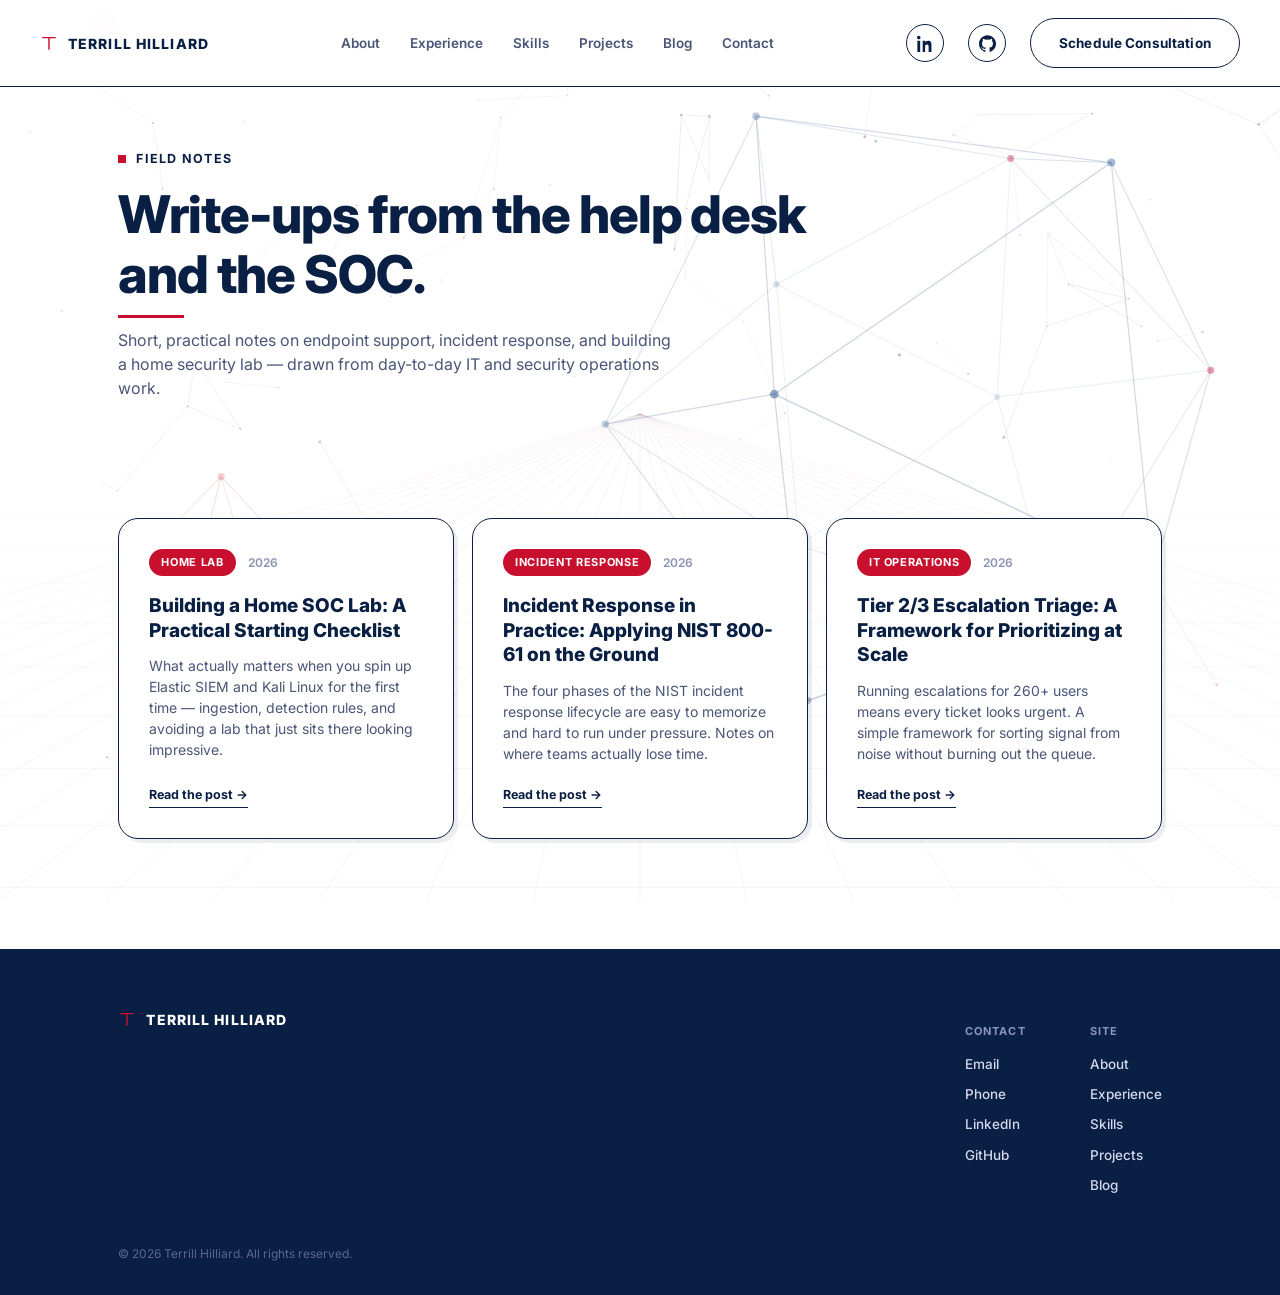
==== blog.html @ e6bee62b "Shrink AI widget ~50%, pop open by default, single-line message The "Talk to my AI twin" bubble now " ====
<!DOCTYPE html>
<html lang="en">
<head>
<meta charset="UTF-8">
<meta name="viewport" content="width=device-width, initial-scale=1.0">
<title>Blog — Terrill Hilliard</title>
<meta name="description" content="Field notes on SOC operations, incident response, and IT support from Terrill Hilliard.">
<link rel="icon" type="image/svg+xml" href="favicon.svg">
<link rel="apple-touch-icon" href="favicon.svg">
<link href="https://fonts.googleapis.com/css2?family=Archivo+Black&family=Inter:wght@400;500;600;700;800&display=swap" rel="stylesheet">
<link rel="stylesheet" href="styles.css?v=20260706e">
</head>
<body>

<canvas id="hero3d" aria-hidden="true"></canvas>

<!-- NAV -->
<header class="nav-wrap">
  <nav class="nav">
    <a href="index.html#top" class="brand">
      <svg class="brand-mark" viewBox="0 0 100 100" aria-hidden="true"><path d="M15,20 H85 M50,20 V85" stroke-linecap="round"/></svg>
      <span>TERRILL HILLIARD</span>
    </a>
    <div class="nav-links">
      <a href="index.html#about">About</a>
      <a href="index.html#experience">Experience</a>
      <a href="index.html#skills">Skills</a>
      <a href="index.html#projects">Projects</a>
      <a href="blog.html">Blog</a>
      <a href="index.html#contact">Contact</a>
    </div>
    <a class="nav-social" href="https://www.linkedin.com/in/terrill-hilliard-a989482b8/" target="_blank" rel="noopener" aria-label="LinkedIn"><svg viewBox="0 0 24 24" aria-hidden="true"><path d="M4.98 3.5C4.98 4.88 3.87 6 2.5 6S0 4.88 0 3.5 1.12 1 2.5 1 4.98 2.12 4.98 3.5zM.5 8h4V24h-4V8zM8 8h3.8v2.2h.05c.53-1 1.83-2.2 3.77-2.2 4.03 0 4.78 2.65 4.78 6.1V24h-4v-6.9c0-1.65-.03-3.77-2.3-3.77-2.3 0-2.65 1.8-2.65 3.65V24H8V8z"/></svg></a>
    <a class="nav-social" href="https://github.com/terrillhilliard" target="_blank" rel="noopener" aria-label="GitHub"><svg viewBox="0 0 24 24" aria-hidden="true"><path d="M12 .5C5.37.5 0 5.87 0 12.5c0 5.3 3.44 9.8 8.21 11.39.6.11.82-.26.82-.58 0-.29-.01-1.05-.02-2.06-3.34.73-4.04-1.61-4.04-1.61-.55-1.39-1.34-1.76-1.34-1.76-1.09-.75.08-.73.08-.73 1.2.08 1.84 1.24 1.84 1.24 1.07 1.83 2.81 1.3 3.5.99.11-.78.42-1.3.76-1.6-2.67-.3-5.47-1.33-5.47-5.93 0-1.31.47-2.38 1.24-3.22-.12-.3-.54-1.53.12-3.18 0 0 1.01-.32 3.3 1.23a11.5 11.5 0 0 1 6 0c2.29-1.55 3.3-1.23 3.3-1.23.66 1.65.24 2.88.12 3.18.77.84 1.24 1.91 1.24 3.22 0 4.61-2.82 5.63-5.5 5.92.43.37.82 1.1.82 2.22 0 1.6-.02 2.9-.02 3.29 0 .32.22.7.83.58C20.57 22.29 24 17.8 24 12.5 24 5.87 18.63.5 12 .5z"/></svg></a>
    <a class="pill-btn nav-cta" href="https://calendly.com/terrillhilliard/30min" target="_blank" rel="noopener">Schedule Consultation</a>
    <button class="nav-toggle" id="navToggle" aria-label="Toggle menu">
      <span></span><span></span><span></span>
    </button>
  </nav>
  <div class="nav-mobile" id="navMobile">
    <a href="index.html#about">About</a>
    <a href="index.html#experience">Experience</a>
    <a href="index.html#skills">Skills</a>
    <a href="index.html#projects">Projects</a>
    <a href="blog.html">Blog</a>
    <a href="index.html#contact">Contact</a>
    <a href="https://www.linkedin.com/in/terrill-hilliard-a989482b8/" target="_blank" rel="noopener">LinkedIn &#8599;</a>
    <a href="https://github.com/terrillhilliard" target="_blank" rel="noopener">GitHub &#8599;</a>
  </div>
</header>

<!-- PAGE HEADER -->
<section class="page-header tick-frame">
  <span class="tick tick-tl"></span>
  <span class="tick tick-tr"></span>
  <p class="section-eyebrow reveal"><span class="sq"></span>Field Notes</p>
  <h1 class="section-title reveal" style="font-size: clamp(32px, 5vw, 52px);">Write-ups from the help desk and the SOC.</h1>
  <p class="hero-sub reveal">Short, practical notes on endpoint support, incident response, and building a home security lab &mdash; drawn from day-to-day IT and security operations work.</p>
</section>

<!-- POSTS -->
<section class="section" style="padding-top: 0;">
  <div class="post-grid">

    <a class="glass post-card reveal" href="post-soc-lab-checklist.html">
      <div class="post-meta">
        <span class="post-tag">Home Lab</span>
        <span class="post-date">2026</span>
      </div>
      <h3>Building a Home SOC Lab: A Practical Starting Checklist</h3>
      <p>What actually matters when you spin up Elastic SIEM and Kali Linux for the first time &mdash; ingestion, detection rules, and avoiding a lab that just sits there looking impressive.</p>
      <span class="post-read">Read the post &rarr;</span>
    </a>

    <a class="glass post-card reveal" href="post-incident-response-nist.html">
      <div class="post-meta">
        <span class="post-tag">Incident Response</span>
        <span class="post-date">2026</span>
      </div>
      <h3>Incident Response in Practice: Applying NIST 800-61 on the Ground</h3>
      <p>The four phases of the NIST incident response lifecycle are easy to memorize and hard to run under pressure. Notes on where teams actually lose time.</p>
      <span class="post-read">Read the post &rarr;</span>
    </a>

    <a class="glass post-card reveal" href="post-escalation-triage.html">
      <div class="post-meta">
        <span class="post-tag">IT Operations</span>
        <span class="post-date">2026</span>
      </div>
      <h3>Tier 2/3 Escalation Triage: A Framework for Prioritizing at Scale</h3>
      <p>Running escalations for 260+ users means every ticket looks urgent. A simple framework for sorting signal from noise without burning out the queue.</p>
      <span class="post-read">Read the post &rarr;</span>
    </a>

  </div>
</section>

<footer class="footer">
  <div class="footer-inner">
    <a href="index.html#top" class="brand">
      <svg class="brand-mark" viewBox="0 0 100 100" aria-hidden="true"><path d="M15,20 H85 M50,20 V85" stroke-linecap="round"/></svg>
      <span>TERRILL HILLIARD</span>
    </a>
    <div class="footer-cols">
      <div>
        <h4>Contact</h4>
        <a href="mailto:terrillhilliard96@gmail.com">Email</a>
        <a href="tel:8189340699">Phone</a>
        <a href="https://www.linkedin.com/in/terrill-hilliard-a989482b8/" target="_blank" rel="noopener">LinkedIn</a>
        <a href="https://github.com/terrillhilliard" target="_blank" rel="noopener">GitHub</a>
      </div>
      <div>
        <h4>Site</h4>
        <a href="index.html#about">About</a>
        <a href="index.html#experience">Experience</a>
        <a href="index.html#skills">Skills</a>
        <a href="index.html#projects">Projects</a>
        <a href="blog.html">Blog</a>
      </div>
    </div>
  </div>
  <p class="footer-copy">&copy; 2026 Terrill Hilliard. All rights reserved.</p>
</footer>

<script src="fx.js?v=20260706e"></script>
<script src="script.js?v=20260706e"></script>
</body>
</html>
---- styles.css ----
/* ---------- Base ---------- */
:root{
  --bg: #ffffff;
  --bg-alt: #f2f4f9;
  --ink: #0a1f44;
  --ink-dim: #4a5578;
  --ink-faint: #8b93b3;
  --line: rgba(10,31,68,0.16);
  --accent: #c8102e;
  --accent-ink: #ffffff;
  --radius-lg: 20px;
  --radius-md: 14px;
  --radius-sm: 999px;
}

*{ box-sizing: border-box; }
html{ scroll-behavior: smooth; }

body{
  margin:0;
  background: var(--bg);
  color: var(--ink);
  font-family: "Inter", -apple-system, BlinkMacSystemFont, "Segoe UI", Roboto, Helvetica, Arial, sans-serif;
  line-height: 1.5;
  overflow-x: hidden;
}

a{ color: inherit; text-decoration: none; }
ul{ margin:0; padding:0; list-style:none; }

h1,h2,h3,p{ margin:0; }

/* ---------- AI voice agent: red mic button + callout ---------- */
.ai-mic-fab{
  position: fixed;
  right: 24px;
  bottom: 24px;
  z-index: 220;
  width: 62px; height: 62px;
  border-radius: 50%;
  border: none;
  cursor: pointer;
  background: var(--accent);
  display: flex;
  align-items: center;
  justify-content: center;
  box-shadow: 0 14px 30px -8px rgba(200,16,46,0.65), 0 0 0 6px rgba(200,16,46,0.12);
  transition: transform 0.2s ease, box-shadow 0.2s ease, background 0.2s ease;
}
.ai-mic-fab:hover{
  transform: translateY(-3px) scale(1.05);
  box-shadow: 0 20px 38px -10px rgba(200,16,46,0.75), 0 0 0 8px rgba(200,16,46,0.16);
}
.ai-mic-fab:active{ transform: translateY(0) scale(0.98); }
.ai-mic-fab:focus-visible{ outline: 3px solid var(--ink); outline-offset: 3px; }
.ai-mic-glyph{ position: relative; z-index: 1; display: flex; }
.ai-mic-ico{ width: 26px; height: 26px; }
.ai-mic-ring{
  position: absolute;
  inset: 0;
  border-radius: 50%;
  border: 2px solid var(--accent);
  opacity: 0;
  pointer-events: none;
}
.ai-mic-fab.is-active{ background: #a20d24; }
.ai-mic-fab.is-active .ai-mic-ring{ animation: aiMicPulse 1.5s ease-out infinite; }
@keyframes aiMicPulse{
  0%   { transform: scale(1);   opacity: 0.7; }
  100% { transform: scale(1.9); opacity: 0; }
}
.ai-mic-fab.is-connecting .ai-mic-glyph{ animation: aiMicBlink 1s ease-in-out infinite; }
@keyframes aiMicBlink{ 0%,100%{ opacity: 1; } 50%{ opacity: 0.4; } }

.ai-mic-status{
  position: fixed;
  right: 98px;
  bottom: 40px;
  z-index: 220;
  background: var(--ink);
  color: #fff;
  font-size: 12.5px;
  font-weight: 600;
  letter-spacing: 0.02em;
  padding: 8px 14px;
  border-radius: 999px;
  white-space: nowrap;
  opacity: 0;
  transform: translateX(8px);
  transition: opacity 0.25s ease, transform 0.25s ease;
  pointer-events: none;
}
.ai-mic-status.show{ opacity: 1; transform: translateX(0); }

.ai-callout{
  position: fixed;
  right: 24px;
  bottom: 96px;
  z-index: 215;
  width: min(196px, calc(100vw - 40px));
  background: var(--accent);
  color: #fff;
  border-radius: 12px;
  padding: 10px 24px 11px 13px;
  box-shadow: 0 16px 34px -14px rgba(200,16,46,0.55);
  opacity: 0;
  transform: translateY(14px) scale(0.96);
  transform-origin: bottom right;
  transition: opacity 0.25s ease, transform 0.25s cubic-bezier(0.22,1,0.36,1);
  pointer-events: none;
}
.ai-callout.ai-callout-show{
  opacity: 1;
  transform: translateY(0) scale(1);
  pointer-events: auto;
}
/* chevron toggle — sits to the left of the mic FAB */
.ai-panel-toggle{
  position: fixed;
  right: 94px;
  bottom: 32px;
  z-index: 221;
  width: 34px; height: 34px;
  border-radius: 50%;
  border: 1.5px solid rgba(255,255,255,0.16);
  background: var(--ink);
  color: #fff;
  cursor: pointer;
  display: flex;
  align-items: center;
  justify-content: center;
  box-shadow: 0 8px 20px -8px rgba(10,31,68,0.6);
  transition: transform 0.2s ease, background 0.2s ease;
}
.ai-panel-toggle svg{ width: 16px; height: 16px; transition: transform 0.25s ease; }
.ai-panel-toggle:hover{ transform: translateY(-2px); }
.ai-panel-toggle.is-open svg{ transform: rotate(180deg); }
.ai-panel-toggle:focus-visible{ outline: 2px solid var(--accent); outline-offset: 3px; }
.ai-callout.ai-callout-hide{
  opacity: 0;
  transform: translateY(18px) scale(0.96);
  pointer-events: none;
}
.ai-callout::after{
  content: "";
  position: absolute;
  right: 26px;
  bottom: -8px;
  width: 16px; height: 16px;
  background: var(--accent);
  transform: rotate(45deg);
  border-radius: 3px;
}
.ai-callout-x{
  position: absolute;
  top: 3px; right: 6px;
  background: none;
  border: none;
  color: rgba(255,255,255,0.7);
  font-size: 16px;
  line-height: 1;
  cursor: pointer;
  padding: 4px;
}
.ai-callout-x:hover{ color: #fff; }
.ai-callout-wave{ font-size: 12.5px; }
.ai-callout-body{
  margin: 0;
  font-size: 11.5px;
  line-height: 1.45;
  color: #fff;
}
.ai-callout-body strong{ color: #fff; font-weight: 700; }
.ai-callout-credit{
  margin-top: 12px;
  padding-top: 11px;
  border-top: 1px solid rgba(255,255,255,0.22);
  font-size: 11.5px;
  line-height: 1.45;
  color: rgba(255,255,255,0.82);
}
.ai-callout-credit strong{ color: #fff; font-weight: 800; }
@media (prefers-reduced-motion: reduce){
  .ai-callout{ transition: none; }
  .ai-panel-toggle svg{ transition: none; }
  .ai-mic-fab.is-active .ai-mic-ring,
  .ai-mic-fab.is-connecting .ai-mic-glyph{ animation: none; }
}
@media (max-width: 560px){
  .ai-mic-fab{ right: 16px; bottom: 16px; }
  .ai-mic-status{ right: 86px; bottom: 32px; }
  .ai-callout{ bottom: 92px; right: 16px; }
  .ai-panel-toggle{ right: 84px; bottom: 24px; }
}

/* ---------- 3D background canvas ---------- */
#hero3d{
  position: fixed;
  inset: 0;
  z-index: 0;
  pointer-events: none;
}

.display{ font-family: "Archivo Black", "Inter", sans-serif; }

/* ---------- Corner ticks ---------- */
.tick-frame{ position: relative; }
.tick{
  position: absolute;
  width: 14px; height: 14px;
  pointer-events: none;
}
.tick::before, .tick::after{
  content: "";
  position: absolute;
  background: var(--accent);
}
.tick::before{ width: 100%; height: 2px; top: 6px; left: 0; }
.tick::after{ width: 2px; height: 100%; left: 6px; top: 0; }
.tick-tl{ top: 18px; left: 18px; }
.tick-tr{ top: 18px; right: 18px; }
.tick-bl{ bottom: 18px; left: 18px; }
.tick-br{ bottom: 18px; right: 18px; }

.sq{
  display: inline-block;
  width: 8px; height: 8px;
  background: var(--accent);
  margin-right: 10px;
  vertical-align: middle;
}

/* ---------- Cards ---------- */
.glass{
  background: #fff;
  border: 1.5px solid var(--ink);
  border-radius: var(--radius-lg);
  box-shadow: 4px 4px 0 rgba(10,31,68,0.08);
}

/* ---------- Nav ---------- */
.nav-wrap{
  position: fixed;
  top: 0;
  left: 0; right: 0;
  z-index: 100;
  display: flex;
  flex-direction: column;
  align-items: center;
  background: rgba(255,255,255,0.88);
  backdrop-filter: blur(10px);
  -webkit-backdrop-filter: blur(10px);
  border-bottom: 1.5px solid var(--ink);
}
.nav{
  width: min(1200px, 94vw);
  display: flex;
  align-items: center;
  gap: 24px;
  padding: 18px 0;
}
.brand{
  display: flex;
  align-items: center;
  gap: 10px;
  font-size: 14px;
  font-weight: 800;
  letter-spacing: 0.08em;
  white-space: nowrap;
}
.brand-mark{
  width: 18px; height: 18px;
  fill: none;
  stroke: var(--accent);
  stroke-width: 8;
}
.nav-links{
  display: flex;
  gap: 30px;
  margin: 0 auto;
  font-size: 13.5px;
  font-weight: 600;
  color: var(--ink-dim);
}
.nav-links a:hover{ color: var(--ink); }
.nav-cta{ font-size: 12.5px; padding: 11px 22px; }

.nav-social{
  display: inline-flex;
  align-items: center;
  justify-content: center;
  width: 38px; height: 38px;
  border: 1.5px solid var(--ink);
  border-radius: 50%;
  color: var(--ink);
  transition: transform 0.2s ease, background 0.2s ease, color 0.2s ease, box-shadow 0.2s ease;
  flex-shrink: 0;
}
.nav-social svg{ width: 17px; height: 17px; fill: currentColor; }
.nav-social:hover{
  background: var(--accent);
  color: #fff;
  border-color: var(--accent);
  transform: translateY(-2px);
  box-shadow: 0 10px 22px -10px rgba(200,16,46,0.6);
}

.nav-toggle{
  display: none;
  flex-direction: column;
  gap: 4px;
  background: none;
  border: none;
  cursor: pointer;
  padding: 8px;
}
.nav-toggle span{
  width: 18px; height: 2px; background: var(--ink);
}
.nav-mobile{
  display: none;
  flex-direction: column;
  width: 100%;
  padding: 8px 3vw 20px;
  gap: 16px;
  font-size: 15px;
  font-weight: 600;
}
.nav-mobile.open{ display: flex; }

/* ---------- Buttons ---------- */
.pill-btn{
  display: inline-flex;
  align-items: center;
  gap: 6px;
  padding: 14px 28px;
  border-radius: var(--radius-sm);
  font-size: 13.5px;
  font-weight: 700;
  letter-spacing: 0.01em;
  border: 1.5px solid var(--ink);
  transition: transform 0.2s ease, background 0.2s ease;
  white-space: nowrap;
}
.pill-btn:hover{ transform: translateY(-2px); }
.pill-btn.primary{
  background: var(--accent);
  color: #fff;
  border-color: var(--accent);
}
.pill-btn.ghost{
  background: transparent;
  color: var(--ink);
}
.pill-btn.ghost:hover{ background: var(--ink); color: #fff; }

/* ---------- Hero ---------- */
.hero{
  position: relative;
  z-index: 1;
  padding: 150px 3vw 0;
  max-width: 1400px;
  margin: 0 auto;
}
.hero-grid{
  display: grid;
  grid-template-columns: 1.15fr 0.85fr;
  gap: 40px;
  align-items: start;
  padding-bottom: 70px;
}
.eyebrow{
  display: flex;
  align-items: center;
  font-size: 12.5px;
  letter-spacing: 0.1em;
  text-transform: uppercase;
  color: var(--ink);
  margin-bottom: 26px;
  font-weight: 700;
}
.hero-title{
  font-family: "Archivo Black", "Inter", sans-serif;
  font-size: clamp(46px, 6.4vw, 92px);
  font-weight: 400;
  letter-spacing: -0.01em;
  line-height: 0.98;
  text-transform: uppercase;
  text-shadow:
    1px 1px 0 rgba(10,31,68,0.14),
    2px 2px 0 rgba(10,31,68,0.11),
    3px 3px 0 rgba(10,31,68,0.08),
    5px 5px 0 rgba(10,31,68,0.05),
    8px 8px 18px rgba(10,31,68,0.14);
}
.accent-text{
  text-shadow:
    1px 1px 0 rgba(200,16,46,0.18),
    2px 2px 0 rgba(200,16,46,0.13),
    3px 3px 0 rgba(200,16,46,0.09),
    5px 5px 0 rgba(200,16,46,0.05),
    8px 8px 18px rgba(200,16,46,0.16);
}
.accent-text{ color: var(--accent); }
.hero-sub{
  margin-top: 30px;
  max-width: 460px;
  font-size: 16px;
  color: var(--ink-dim);
}
.hero-actions{
  display: flex;
  gap: 16px;
  margin-top: 40px;
  flex-wrap: wrap;
}

.hero-visual{
  display: flex;
  flex-direction: column;
  gap: 18px;
  padding-top: 6px;
  position: relative;
}
/* ambient red glow behind/around the navy HUD panel (base fill untouched) */
.hero-visual::before{
  content: "";
  position: absolute;
  inset: -10% -8% -14% -8%;
  z-index: -1;
  background: radial-gradient(58% 52% at 62% 42%,
    rgba(200,16,46,0.14), rgba(200,16,46,0.05) 46%, transparent 72%);
  filter: blur(26px);
  pointer-events: none;
}
.visual-tile{
  background: var(--ink);
  border-radius: var(--radius-lg);
  aspect-ratio: 1;
  display: flex;
  flex-direction: column;
  align-items: center;
  justify-content: center;
  gap: 18px;
  padding: 20px;
}
.visual-icon{ width: 58%; height: 58%; }
.visual-caption{
  font-size: 11px;
  letter-spacing: 0.14em;
  color: #fff;
  text-transform: uppercase;
  font-weight: 700;
}

/* ---------- Hero HUD tile (dynamic capability rotator) ---------- */
.hud-tile{
  justify-content: space-between;
  gap: 0;
  padding: 22px 24px;
  overflow: hidden;
  position: relative;
}
.hud-tile::before{
  content: "";
  position: absolute;
  inset: 0;
  background:
    linear-gradient(rgba(255,255,255,0.05) 1px, transparent 1px) 0 0 / 100% 26px,
    linear-gradient(90deg, rgba(255,255,255,0.05) 1px, transparent 1px) 0 0 / 26px 100%;
  opacity: 0.5;
  pointer-events: none;
}
.hud-top{
  display: flex;
  align-items: center;
  gap: 9px;
  width: 100%;
  position: relative;
  z-index: 1;
}
.hud-dot{
  width: 8px; height: 8px;
  border-radius: 50%;
  background: #4ade80;
  box-shadow: 0 0 10px #4ade80;
  animation: hudpulse 2s ease-in-out infinite;
}
@keyframes hudpulse{ 0%,100%{ opacity: 1; } 50%{ opacity: 0.4; } }
.hud-label{
  font-size: 10.5px;
  letter-spacing: 0.16em;
  color: rgba(255,255,255,0.7);
  font-weight: 700;
}
.hud-status{
  margin-left: auto;
  font-size: 10px;
  letter-spacing: 0.14em;
  color: #4ade80;
  font-weight: 700;
}
.hud-rotator{
  position: relative;
  flex: 1;
  width: 100%;
  min-height: 236px;
  z-index: 1;
}
.hud-slide{
  position: absolute;
  inset: 0;
  display: flex;
  flex-direction: column;
  justify-content: center;
  gap: 16px;
  opacity: 0;
  transform: translateY(14px) scale(0.97);
  transition: opacity 0.6s ease, transform 0.6s ease;
  pointer-events: none;
}
.hud-slide.is-active{
  opacity: 1;
  transform: translateY(0) scale(1);
}
.hud-slide-head{
  display: flex;
  align-items: center;
  gap: 12px;
}
.hud-ico{ width: 42px; height: 42px; flex-shrink: 0; }
.hud-name{
  font-size: 17px;
  font-weight: 800;
  color: #fff;
  letter-spacing: -0.01em;
}
/* ---- Live terminal inside each capability slide ---- */
.hud-term{
  font-family: "JetBrains Mono", ui-monospace, "SF Mono", Menlo, Consolas, monospace;
  font-size: 12px;
  line-height: 1.55;
  color: rgba(255,255,255,0.8);
  min-height: 132px;
  white-space: pre-wrap;
  word-break: break-word;
}
.hud-term .tl{ display: block; }
.hud-term .prompt{ color: #4ade80; font-weight: 600; }   /* terminal green */
.hud-term .cmd{ color: #eaf2ff; }
.hud-term .out{ color: rgba(255,255,255,0.62); }
.hud-term .ok{ color: #4ade80; }
.hud-term .warn{ color: #f5b301; }                        /* amber */
.hud-term .alert{ color: #ff6b7d; }                       /* on-brand red */
.hud-term .cursor{
  display: inline-block;
  width: 7px; height: 14px;
  margin-left: 2px;
  background: #4ade80;
  vertical-align: -2px;
  animation: hudCaret 1s steps(1) infinite;
}
@keyframes hudCaret{ 0%,50%{ opacity: 1; } 50.01%,100%{ opacity: 0; } }

/* Hover: green terminal-style glow + border pulse (no transform — the tile
   already carries a parallax transform from fx.js, so we glow via shadow). */
.hud-tile{ transition: box-shadow 0.3s ease, border-color 0.3s ease; }
.hero-visual:hover .hud-tile,
.hud-tile:hover{
  border-color: rgba(74,222,128,0.55);
  box-shadow: 0 0 0 1px rgba(74,222,128,0.35),
              0 18px 46px -20px rgba(74,222,128,0.45),
              inset 0 0 26px rgba(74,222,128,0.06);
}
.hud-ticks{
  display: flex;
  gap: 7px;
  justify-content: center;
  width: 100%;
  position: relative;
  z-index: 1;
}
.hud-tick{
  width: 22px; height: 4px;
  padding: 0;
  border: none;
  border-radius: 2px;
  background: rgba(255,255,255,0.22);
  cursor: pointer;
  transition: background 0.4s ease, width 0.4s ease;
}
.hud-tick:hover{ background: rgba(255,255,255,0.45); }
.hud-tick.is-active{
  background: var(--accent);
  width: 30px;
}
.hud-tick:focus-visible{ outline: 2px solid #4ade80; outline-offset: 3px; }

/* ---------- Skill card icons + proficiency bars ---------- */
.skill-icon{
  display: inline-block;
  width: 9px; height: 9px;
  border-radius: 2px;
  background: var(--sk, var(--accent));
  margin-right: 9px;
  vertical-align: middle;
}
.skill-card h3{ display: flex; align-items: center; }
.prof{ display: flex; flex-direction: column; gap: 15px; }
.prof-head{
  display: flex;
  justify-content: space-between;
  align-items: baseline;
  font-size: 13.5px;
  font-weight: 700;
  margin-bottom: 7px;
}
.prof-level{
  font-size: 11.5px;
  font-weight: 600;
  color: var(--ink-faint);
  letter-spacing: 0.03em;
  text-transform: uppercase;
}
.prof-track{
  height: 7px;
  background: var(--bg-alt);
  border: 1.5px solid var(--ink);
  border-radius: 999px;
  overflow: hidden;
}
.prof-fill{
  display: block;
  height: 100%;
  background: linear-gradient(90deg, var(--ink), var(--accent));
  border-radius: 999px;
  transform: scaleX(0);
  transform-origin: left;
  transition: transform 1.1s cubic-bezier(0.22,1,0.36,1) 0.2s;
}
.skill-card.in .prof-fill{ transform: scaleX(var(--lvl, 0.5)); }

.stat-cards{
  display: grid;
  grid-template-columns: repeat(2, 1fr);
  gap: 12px;
}
.stat-card{
  display: flex;
  flex-direction: column;
  gap: 4px;
  padding: 18px 20px;
  border: 1.5px solid var(--ink);
  border-radius: var(--radius-md);
  background: #fff;
}
.stat-num{
  font-family: "Archivo Black", sans-serif;
  font-size: 26px;
  color: var(--ink);
}
.stat-label{
  font-size: 11px;
  letter-spacing: 0.04em;
  text-transform: uppercase;
  color: var(--ink-faint);
  font-weight: 600;
}

/* Logo strip */
.logo-strip{
  display: flex;
  align-items: center;
  gap: 28px;
  padding: 26px 0;
  border-top: 1.5px solid var(--ink);
  flex-wrap: wrap;
}
.logo-strip-label{
  font-size: 11px;
  letter-spacing: 0.12em;
  text-transform: uppercase;
  font-weight: 700;
  color: var(--ink-faint);
  white-space: nowrap;
}
.logo-track{
  display: flex;
  gap: 40px;
  flex-wrap: wrap;
  margin-right: auto;
  font-weight: 800;
  font-size: 16px;
  color: var(--ink);
  opacity: 0.82;
}
.logo-arrows{ display: flex; gap: 10px; }
.logo-arrows button{
  width: 36px; height: 36px;
  border-radius: 50%;
  border: 1.5px solid var(--ink);
  background: #fff;
  cursor: pointer;
  font-size: 14px;
}
.logo-arrows button:hover{ background: var(--ink); color: #fff; }

/* ---------- Sections ---------- */
.section{
  position: relative;
  z-index: 1;
  max-width: 1120px;
  margin: 0 auto;
  padding: 110px 3vw;
}
.section-eyebrow{
  display: flex;
  align-items: center;
  font-size: 12.5px;
  letter-spacing: 0.1em;
  text-transform: uppercase;
  color: var(--ink);
  font-weight: 700;
  margin-bottom: 16px;
}
.section-title{
  font-size: clamp(28px, 4vw, 42px);
  font-weight: 800;
  letter-spacing: -0.02em;
  line-height: 1.15;
  max-width: 640px;
  position: relative;
}
.section-title::after{
  content: "";
  position: absolute;
  left: 0;
  bottom: -14px;
  width: 66px;
  height: 3px;
  background: var(--accent);
  transform: scaleX(0);
  transform-origin: left;
  transition: transform 0.7s cubic-bezier(0.22,1,0.36,1) 0.15s;
}
.section-title.in::after{ transform: scaleX(1); }

/* Scroll progress bar */
.scroll-progress{
  position: fixed;
  top: 0; left: 0;
  height: 3px;
  width: 100%;
  transform-origin: left;
  transform: scaleX(0);
  background: linear-gradient(90deg, var(--accent), #ff5a72);
  z-index: 200;
  pointer-events: none;
}

/* About */
.about-copy{
  margin-top: 28px;
  max-width: 720px;
  font-size: 17px;
  color: var(--ink-dim);
}
.cert-row{
  display: flex;
  flex-wrap: wrap;
  gap: 12px;
  margin-top: 36px;
}
.cert-chip{
  display: flex;
  align-items: center;
  gap: 10px;
  padding: 12px 20px;
  font-size: 13.5px;
  font-weight: 600;
  border-radius: var(--radius-sm);
}
.cert-chip .dot{
  width: 7px; height: 7px;
  background: var(--accent);
}
.cert-chip.muted{ color: var(--ink-faint); border-style: dashed; }
.cert-chip.muted .dot{ background: var(--ink-faint); }
a.cert-chip{ transition: transform 0.2s ease, background 0.2s ease; }
a.cert-chip:hover{ transform: translateY(-2px); background: var(--ink); color: #fff; }
a.cert-chip:hover .ext{ opacity: 1; }
.cert-chip .ext{
  font-size: 11px;
  opacity: 0.45;
}

/* Timeline */
.timeline{
  margin-top: 48px;
  display: flex;
  flex-direction: column;
  gap: 20px;
}
.timeline-card{ padding: 34px 36px; }
.tl-head{
  display: flex;
  justify-content: space-between;
  align-items: flex-start;
  gap: 16px;
  flex-wrap: wrap;
  margin-bottom: 18px;
}
.tl-head h3{ font-size: 20px; font-weight: 800; }
.tl-note{ font-weight: 400; color: var(--ink-faint); font-size: 14px; }
.tl-company{ margin-top: 4px; color: var(--ink-dim); font-size: 14px; font-weight: 500; }
.tl-date{
  font-size: 12.5px;
  letter-spacing: 0.02em;
  font-weight: 700;
  color: var(--ink);
  white-space: nowrap;
  padding: 6px 14px;
  border: 1.5px solid var(--ink);
  border-radius: var(--radius-sm);
}
.timeline-card ul{
  display: flex;
  flex-direction: column;
  gap: 10px;
}
.timeline-card li{
  position: relative;
  padding-left: 20px;
  font-size: 14.5px;
  color: var(--ink-dim);
}
.timeline-card li::before{
  content: "";
  position: absolute;
  left: 0; top: 7px;
  width: 7px; height: 7px;
  background: var(--accent);
}

/* Skills */
.skills-grid{
  margin-top: 48px;
  display: grid;
  grid-template-columns: repeat(3, 1fr);
  gap: 18px;
}
.skill-card{ padding: 28px; }
.skill-card.wide{ grid-column: span 3; }
.skill-card h3{
  font-size: 15px;
  font-weight: 800;
  margin-bottom: 16px;
}
.tags{
  display: flex;
  flex-wrap: wrap;
  gap: 8px;
}
.tags span{
  font-size: 12px;
  font-weight: 600;
  padding: 7px 13px;
  border-radius: var(--radius-sm);
  background: var(--bg);
  border: 1.5px solid var(--ink);
  color: var(--ink);
}

/* Projects */
.project-grid{
  margin-top: 48px;
  display: flex;
  flex-direction: column;
  gap: 18px;
}
.project-card{
  display: grid;
  grid-template-columns: 260px 1fr;
  gap: 36px;
  padding: 36px 40px;
  transition: transform 0.2s ease;
}
a.project-card:hover{ transform: translateY(-3px); }
.project-card-head{
  display: flex;
  flex-direction: column;
  align-items: flex-start;
  gap: 14px;
}
.project-tag{
  display: inline-block;
  font-size: 11px;
  font-weight: 700;
  letter-spacing: 0.06em;
  text-transform: uppercase;
  color: #fff;
  background: var(--accent);
  padding: 5px 12px;
  border-radius: var(--radius-sm);
}
.project-card h3{ font-size: 20px; font-weight: 800; line-height: 1.3; }
.project-card p{ font-size: 14.5px; line-height: 1.7; color: var(--ink-dim); }
.project-card .tags{ margin-top: 20px; }
.project-live-link{
  display: inline-flex;
  align-items: center;
  gap: 6px;
  font-size: 12.5px;
  font-weight: 700;
  color: var(--ink);
  border-bottom: 1.5px solid var(--ink);
  padding-bottom: 2px;
}
a.project-card:hover .project-live-link{ color: var(--accent); border-color: var(--accent); }
.project-card-meta{
  font-size: 13px;
  font-weight: 600;
  color: var(--ink-faint);
}
.project-disclaimer{
  margin-top: 20px;
  padding: 14px 18px;
  border: 1.5px dashed var(--line);
  border-left: 3px solid var(--accent);
  border-radius: var(--radius-md);
  background: var(--bg-alt);
  font-size: 12.5px;
  line-height: 1.6;
  color: var(--ink-dim);
  max-width: 760px;
}
.project-disclaimer strong{ color: var(--ink); font-weight: 700; }

@media (max-width: 780px){
  .project-card{ grid-template-columns: 1fr; gap: 20px; }
}

.edu-eyebrow{ margin-top: 88px; }
.edu-grid{
  margin-top: 24px;
  display: grid;
  grid-template-columns: repeat(2, 1fr);
  gap: 18px;
}
.edu-card{ padding: 28px 30px; }
.edu-top{
  display: flex;
  justify-content: space-between;
  align-items: baseline;
  gap: 12px;
  flex-wrap: wrap;
}
.edu-card h3{ font-size: 16px; font-weight: 800; }
.edu-card p{ margin-top: 8px; color: var(--ink-dim); font-size: 14px; }
.edu-link{
  display: inline-flex;
  align-items: center;
  gap: 6px;
  margin-top: 16px;
  font-size: 12.5px;
  font-weight: 700;
  color: var(--accent);
  border-bottom: 1.5px solid var(--accent);
  padding-bottom: 2px;
}
.edu-link:hover{ opacity: 0.7; }

/* Contact */
.contact-section{ padding-bottom: 40px; }
.contact-panel{
  background: var(--accent) !important;
  border-color: var(--ink) !important;
  padding: 76px 40px;
  text-align: center;
  display: flex;
  flex-direction: column;
  align-items: center;
  box-shadow: 6px 6px 0 rgba(10,31,68,0.85) !important;
}
.contact-panel .section-eyebrow{ color: var(--accent-ink); justify-content: center; }
.contact-panel .sq{ background: var(--accent-ink); }
.contact-title{
  font-family: "Archivo Black", sans-serif;
  font-weight: 400;
  text-transform: uppercase;
  font-size: clamp(30px, 5vw, 50px);
  letter-spacing: -0.01em;
  margin-top: 14px;
  color: #fff;
}
.contact-copy{
  margin-top: 16px;
  color: #ffffff;
  font-weight: 600;
  max-width: 480px;
  opacity: 0.92;
}
.contact-links{
  display: flex;
  gap: 14px;
  flex-wrap: wrap;
  justify-content: center;
  margin-top: 36px;
}
.contact-links .pill-btn{ background: #fff; border-color: var(--ink); color: var(--ink); }
.contact-links .pill-btn:hover{ background: var(--ink); color: #fff; }

/* Footer */
.footer{
  position: relative;
  z-index: 1;
  background: var(--ink);
  color: #fff;
}
.footer-inner{
  max-width: 1120px;
  margin: 0 auto;
  padding: 60px 3vw 40px;
  display: flex;
  justify-content: space-between;
  align-items: flex-start;
  flex-wrap: wrap;
  gap: 40px;
}
.footer .brand-mark{ stroke: var(--accent); }
.footer-cols{
  display: flex;
  gap: 64px;
}
.footer-cols h4{
  font-size: 11px;
  letter-spacing: 0.1em;
  text-transform: uppercase;
  color: #8b93c0;
  margin-bottom: 14px;
}
.footer-cols a{
  display: block;
  font-size: 13.5px;
  color: #d4d8ec;
  margin-bottom: 10px;
  font-weight: 500;
}
.footer-cols a:hover{ color: var(--accent); }
.footer-copy{
  max-width: 1120px;
  margin: 0 auto;
  padding: 0 3vw 32px;
  font-size: 12px;
  color: #5c6690;
}

/* ---------- Reveal animation ---------- */
.reveal{
  opacity: 0;
  transform: translateY(24px);
  transition: opacity 0.7s ease, transform 0.7s ease;
}
.reveal.in{
  opacity: 1;
  transform: translateY(0);
}

/* Staggered 3D reveal (delays set inline by fx.js) */
.skills-grid, .stat-cards, .cert-row, .post-grid{ perspective: 1200px; }
.reveal-3d{
  opacity: 0;
  transform: translateY(34px) rotateX(9deg);
  transform-origin: top center;
  transition: opacity 0.65s ease, transform 0.65s ease;
}
.reveal-3d.in{
  opacity: 1;
  transform: translateY(0) rotateX(0);
}

/* ---------- Hero floating shapes ---------- */
.hero-shapes{
  position: absolute;
  inset: 0;
  pointer-events: none;
  z-index: 0;
}
.shape{ position: absolute; will-change: transform; }
.shape::before{
  content: "";
  display: block;
  animation: floaty 9s ease-in-out infinite alternate;
}
.shape-sq::before{
  width: 52px; height: 52px;
  border: 2px solid rgba(200,16,46,0.30);
  transform: rotate(12deg);
}
.shape-ring::before{
  width: 88px; height: 88px;
  border: 2px solid rgba(200,16,46,0.30);
  border-radius: 50%;
}
.shape-plus::before{
  content: "+";
  font: 800 46px/1 "Inter", sans-serif;
  color: rgba(200,16,46,0.20);
  animation-duration: 7s;
}
.shape-dot::before{
  width: 13px; height: 13px;
  background: rgba(200,16,46,0.28);
  animation-duration: 11s;
}
.shape-dot.alt::before{
  width: 9px; height: 9px;
  background: rgba(10,31,68,0.20);
}
@keyframes floaty{
  from{ transform: translateY(-12px) rotate(0deg); }
  to{ transform: translateY(14px) rotate(8deg); }
}

/* ---------- Ghost section numbers (scroll parallax) ---------- */
.ghost-num{
  position: absolute;
  top: 30px;
  right: 0;
  z-index: -1;
  font-family: "Archivo Black", sans-serif;
  font-size: clamp(110px, 16vw, 220px);
  line-height: 1;
  color: transparent;
  -webkit-text-stroke: 1.5px rgba(10,31,68,0.08);
  pointer-events: none;
  user-select: none;
  will-change: transform;
}

/* ---------- Card tilt elevation + holo shine ---------- */
.js-tilt{
  transform-style: preserve-3d;
  position: relative;
}
.js-tilt.tilting{
  box-shadow: 0 26px 52px -22px rgba(10,31,68,0.4) !important;
}
.js-tilt::after{
  content: "";
  position: absolute;
  inset: 0;
  border-radius: inherit;
  pointer-events: none;
  opacity: 0;
  transition: opacity 0.3s ease;
  background:
    radial-gradient(circle at var(--shx, 50%) var(--shy, 50%),
      rgba(255,255,255,0.55), rgba(255,255,255,0.08) 42%, transparent 65%),
    linear-gradient(115deg, transparent 30%,
      rgba(89,150,255,0.06) 44%, rgba(200,16,46,0.05) 55%, transparent 70%);
}
.js-tilt.tilting::after{ opacity: 1; }

/* ---------- Tactile CTAs ---------- */
.pill-btn{ will-change: transform; }
.pill-btn:hover{
  transform: translateY(-2px);
  box-shadow: 0 10px 24px -10px rgba(10,31,68,0.4);
}
.pill-btn.primary:hover{
  box-shadow: 0 12px 28px -8px rgba(200,16,46,0.5);
}
.pill-btn:active{
  transform: translateY(1px);
  box-shadow: 0 3px 8px -5px rgba(10,31,68,0.35);
  transition-duration: 0.06s;
}
.pill-btn:focus-visible{
  outline: 2px solid var(--accent);
  outline-offset: 3px;
}

/* ---------- Reduced motion ---------- */
@media (prefers-reduced-motion: reduce){
  .reveal, .reveal-3d{
    opacity: 1;
    transform: none;
    transition: none;
  }
  .shape::before{ animation: none; }
  .scroll-cue span{ animation: none; }
  .pill-btn, .js-tilt{ transition: none; }
  .pill-btn:hover{ transform: none; }
  .section-title::after{ transition: none; transform: scaleX(1); }
  .hud-dot{ animation: none; }
  .hud-slide{ transition: none; }
  .prof-fill{ transition: none; transform: scaleX(var(--lvl, 0.5)); }
}

/* ---------- Responsive ---------- */
@media (max-width: 980px){
  .hero-grid{ grid-template-columns: 1fr; }
  .hero-visual{ flex-direction: row; }
  .visual-tile{ flex: 1; aspect-ratio: auto; min-height: 220px; }
  .stat-cards{ flex: 1; grid-template-columns: repeat(2,1fr); }
}
@media (max-width: 860px){
  .nav-links{ display: none; }
  .nav-toggle{ display: flex; }
  .nav-cta{ display: none; }
  .nav-social{ margin-left: auto; width: 34px; height: 34px; }
  .skills-grid{ grid-template-columns: repeat(2, 1fr); }
  .skill-card.wide{ grid-column: span 2; }
  .edu-grid{ grid-template-columns: 1fr; }
  .hero-visual{ flex-direction: column; }
}
@media (max-width: 560px){
  .skills-grid{ grid-template-columns: 1fr; }
  .skill-card.wide{ grid-column: span 1; }
  .section{ padding: 90px 5vw; }
  .hero{ padding: 130px 5vw 0; }
  .stat-cards{ grid-template-columns: repeat(2,1fr); }
}

/* ---------- Blog listing ---------- */
.page-header{
  position: relative;
  z-index: 1;
  max-width: 1120px;
  margin: 0 auto;
  padding: 150px 3vw 70px;
}
.page-header .section-title{ max-width: 720px; }
.page-header .hero-sub{ margin-top: 24px; max-width: 560px; }

.post-grid{
  margin-top: 48px;
  display: grid;
  grid-template-columns: repeat(3, 1fr);
  gap: 18px;
}
.post-card{
  padding: 30px;
  display: flex;
  flex-direction: column;
  height: 100%;
}
.post-meta{
  display: flex;
  align-items: center;
  gap: 12px;
  margin-bottom: 18px;
}
.post-tag{
  display: inline-block;
  font-size: 11px;
  font-weight: 700;
  letter-spacing: 0.06em;
  text-transform: uppercase;
  color: #fff;
  background: var(--accent);
  padding: 5px 12px;
  border-radius: var(--radius-sm);
}
.post-date{
  font-size: 12px;
  color: var(--ink-faint);
  font-weight: 600;
}
.post-card h3{ font-size: 19px; font-weight: 800; line-height: 1.3; }
.post-card p{ margin-top: 12px; font-size: 14px; color: var(--ink-dim); flex-grow: 1; }
.post-read{
  display: inline-flex;
  align-items: center;
  gap: 6px;
  margin-top: 22px;
  font-size: 12.5px;
  font-weight: 700;
  color: var(--ink);
  border-bottom: 1.5px solid var(--ink);
  padding-bottom: 2px;
  align-self: flex-start;
}
.post-card:hover .post-read{ color: var(--accent); border-color: var(--accent); }

/* ---------- Article page ---------- */
.article{
  position: relative;
  z-index: 1;
  max-width: 760px;
  margin: 0 auto;
  padding: 150px 5vw 100px;
}
.back-link{
  display: inline-flex;
  align-items: center;
  gap: 8px;
  font-size: 13px;
  font-weight: 700;
  color: var(--ink-dim);
  margin-bottom: 32px;
}
.back-link:hover{ color: var(--accent); }
.article-title{
  font-size: clamp(30px, 5vw, 46px);
  font-weight: 800;
  letter-spacing: -0.02em;
  line-height: 1.15;
  margin-top: 20px;
}
.article-dek{
  margin-top: 18px;
  font-size: 17px;
  color: var(--ink-dim);
}
.article-body{
  margin-top: 48px;
  font-size: 16px;
  line-height: 1.75;
  color: var(--ink-dim);
}
.article-body h2{
  font-size: 22px;
  font-weight: 800;
  color: var(--ink);
  margin-top: 44px;
  margin-bottom: 16px;
  letter-spacing: -0.01em;
}
.article-body p{ margin-bottom: 18px; }
.article-body ul, .article-body ol{
  margin: 0 0 18px;
  padding-left: 22px;
  display: flex;
  flex-direction: column;
  gap: 8px;
}
.article-body ul{ list-style: none; padding-left: 0; }
.article-body ul li{
  position: relative;
  padding-left: 22px;
}
.article-body ul li::before{
  content: "";
  position: absolute;
  left: 0; top: 9px;
  width: 7px; height: 7px;
  background: var(--accent);
}
.article-body ol{ list-style: decimal; padding-left: 22px; }
.article-body strong{ color: var(--ink); font-weight: 700; }
.article-cta{
  margin-top: 56px;
  padding-top: 32px;
  border-top: 1.5px solid var(--ink);
}

@media (max-width: 860px){
  .post-grid{ grid-template-columns: 1fr; }
}
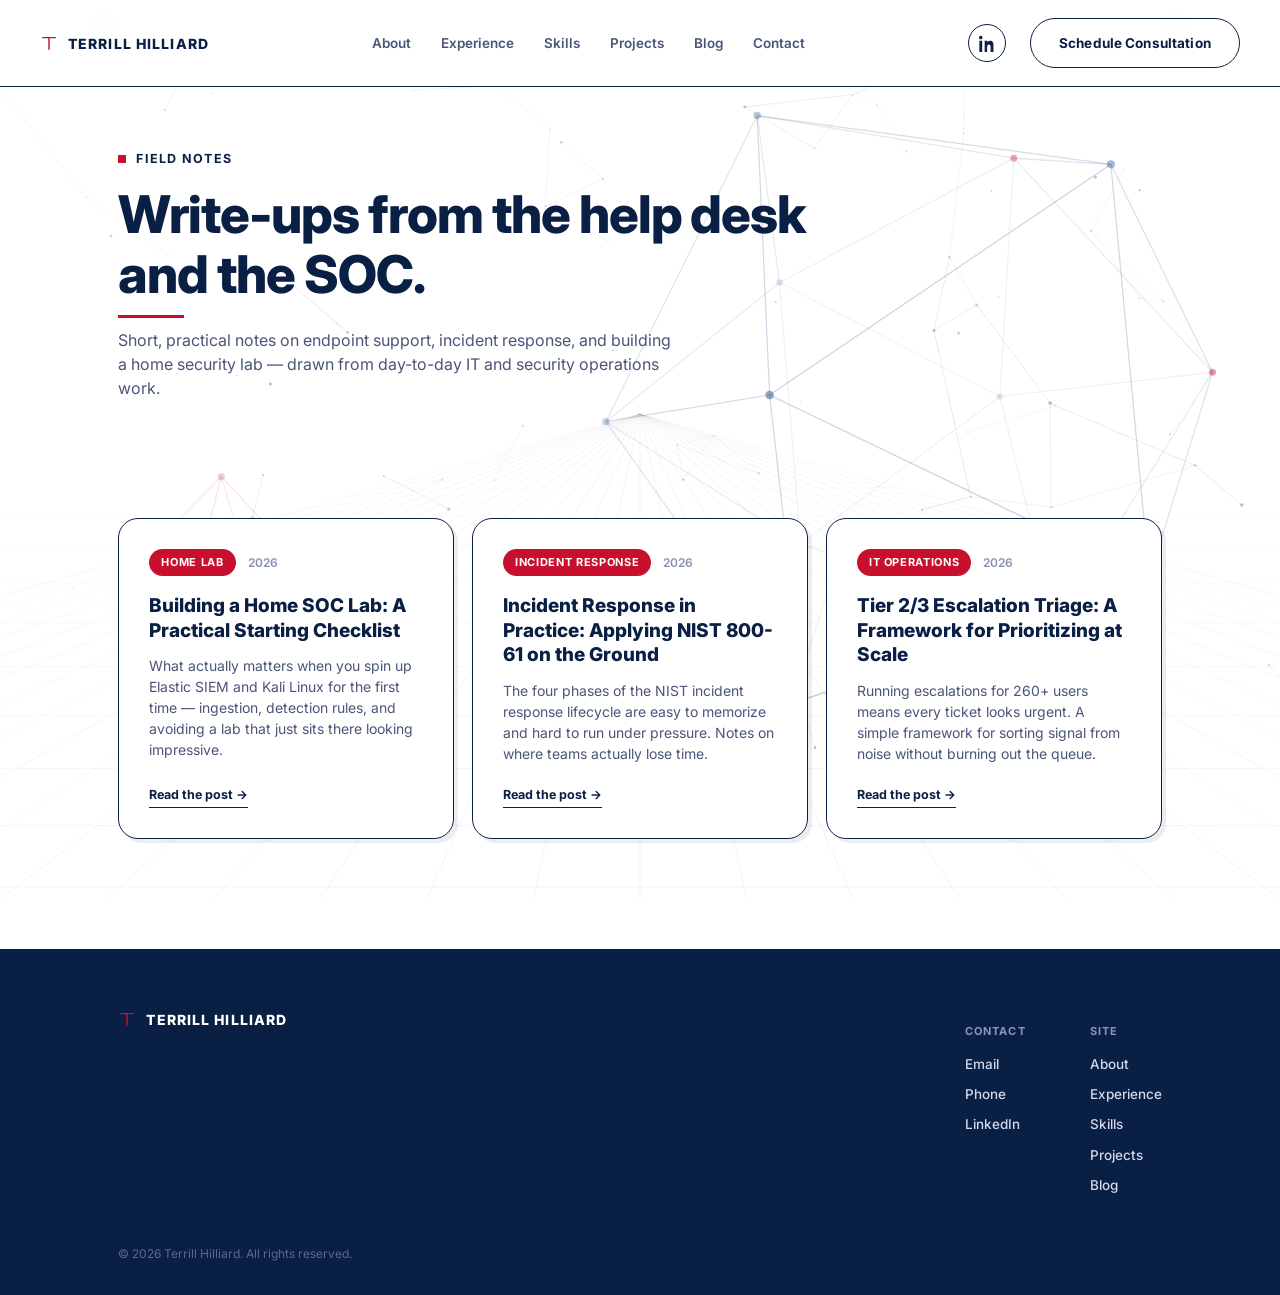
==== commit 77fe0565: "Remove Remote Keylogger project, rename kept card, strip all GitHub refs 1. Removed the standalone "" ====
--- a/blog.html
+++ b/blog.html
@@ -30,7 +30,6 @@
       <a href="index.html#contact">Contact</a>
     </div>
     <a class="nav-social" href="https://www.linkedin.com/in/terrill-hilliard-a989482b8/" target="_blank" rel="noopener" aria-label="LinkedIn"><svg viewBox="0 0 24 24" aria-hidden="true"><path d="M4.98 3.5C4.98 4.88 3.87 6 2.5 6S0 4.88 0 3.5 1.12 1 2.5 1 4.98 2.12 4.98 3.5zM.5 8h4V24h-4V8zM8 8h3.8v2.2h.05c.53-1 1.83-2.2 3.77-2.2 4.03 0 4.78 2.65 4.78 6.1V24h-4v-6.9c0-1.65-.03-3.77-2.3-3.77-2.3 0-2.65 1.8-2.65 3.65V24H8V8z"/></svg></a>
-    <a class="nav-social" href="https://github.com/terrillhilliard" target="_blank" rel="noopener" aria-label="GitHub"><svg viewBox="0 0 24 24" aria-hidden="true"><path d="M12 .5C5.37.5 0 5.87 0 12.5c0 5.3 3.44 9.8 8.21 11.39.6.11.82-.26.82-.58 0-.29-.01-1.05-.02-2.06-3.34.73-4.04-1.61-4.04-1.61-.55-1.39-1.34-1.76-1.34-1.76-1.09-.75.08-.73.08-.73 1.2.08 1.84 1.24 1.84 1.24 1.07 1.83 2.81 1.3 3.5.99.11-.78.42-1.3.76-1.6-2.67-.3-5.47-1.33-5.47-5.93 0-1.31.47-2.38 1.24-3.22-.12-.3-.54-1.53.12-3.18 0 0 1.01-.32 3.3 1.23a11.5 11.5 0 0 1 6 0c2.29-1.55 3.3-1.23 3.3-1.23.66 1.65.24 2.88.12 3.18.77.84 1.24 1.91 1.24 3.22 0 4.61-2.82 5.63-5.5 5.92.43.37.82 1.1.82 2.22 0 1.6-.02 2.9-.02 3.29 0 .32.22.7.83.58C20.57 22.29 24 17.8 24 12.5 24 5.87 18.63.5 12 .5z"/></svg></a>
     <a class="pill-btn nav-cta" href="https://calendly.com/terrillhilliard/30min" target="_blank" rel="noopener">Schedule Consultation</a>
     <button class="nav-toggle" id="navToggle" aria-label="Toggle menu">
       <span></span><span></span><span></span>
@@ -44,7 +43,6 @@
     <a href="blog.html">Blog</a>
     <a href="index.html#contact">Contact</a>
     <a href="https://www.linkedin.com/in/terrill-hilliard-a989482b8/" target="_blank" rel="noopener">LinkedIn &#8599;</a>
-    <a href="https://github.com/terrillhilliard" target="_blank" rel="noopener">GitHub &#8599;</a>
   </div>
 </header>
 
@@ -106,7 +104,6 @@
         <a href="mailto:terrillhilliard96@gmail.com">Email</a>
         <a href="tel:8189340699">Phone</a>
         <a href="https://www.linkedin.com/in/terrill-hilliard-a989482b8/" target="_blank" rel="noopener">LinkedIn</a>
-        <a href="https://github.com/terrillhilliard" target="_blank" rel="noopener">GitHub</a>
       </div>
       <div>
         <h4>Site</h4>
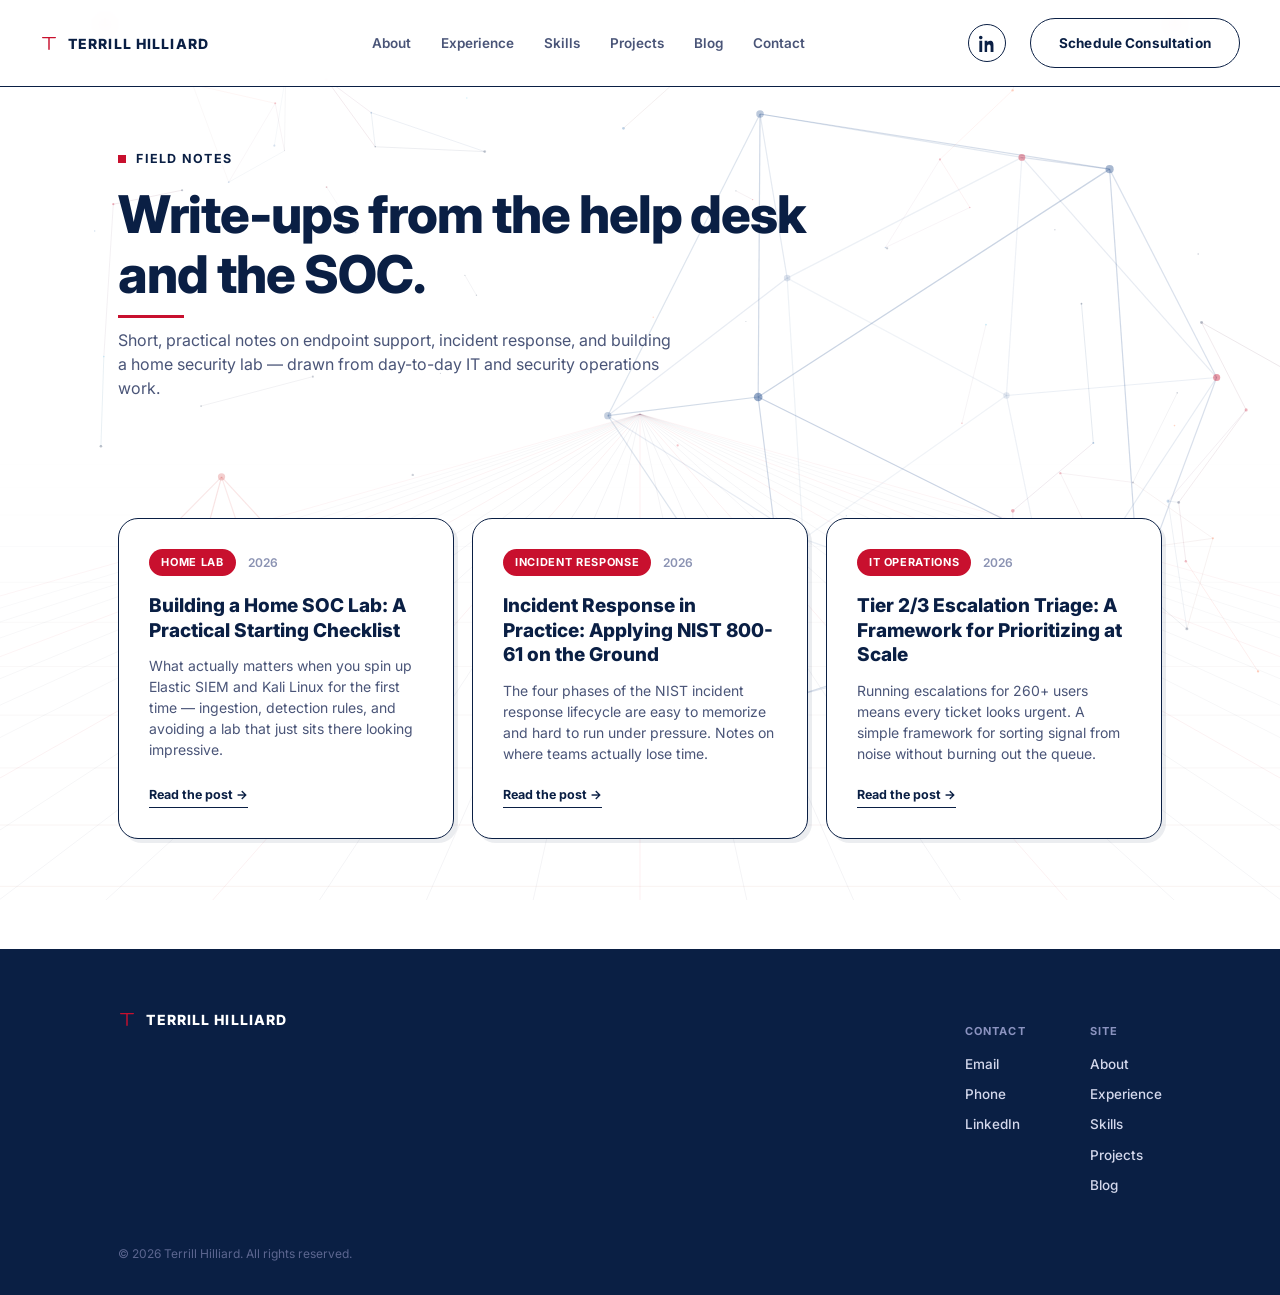
==== commit 37913d23: "Remove Home SOC Lab project card, point JURIS AI to jurisai.dev - Removed the "Home SOC Lab" project" ====
--- a/blog.html
+++ b/blog.html
@@ -8,7 +8,7 @@
 <link rel="icon" type="image/svg+xml" href="favicon.svg">
 <link rel="apple-touch-icon" href="favicon.svg">
 <link href="https://fonts.googleapis.com/css2?family=Archivo+Black&family=Inter:wght@400;500;600;700;800&display=swap" rel="stylesheet">
-<link rel="stylesheet" href="styles.css?v=20260706e">
+<link rel="stylesheet" href="styles.css?v=20260706f">
 </head>
 <body>
 
@@ -118,7 +118,7 @@
   <p class="footer-copy">&copy; 2026 Terrill Hilliard. All rights reserved.</p>
 </footer>
 
-<script src="fx.js?v=20260706e"></script>
-<script src="script.js?v=20260706e"></script>
+<script src="fx.js?v=20260706f"></script>
+<script src="script.js?v=20260706f"></script>
 </body>
 </html>
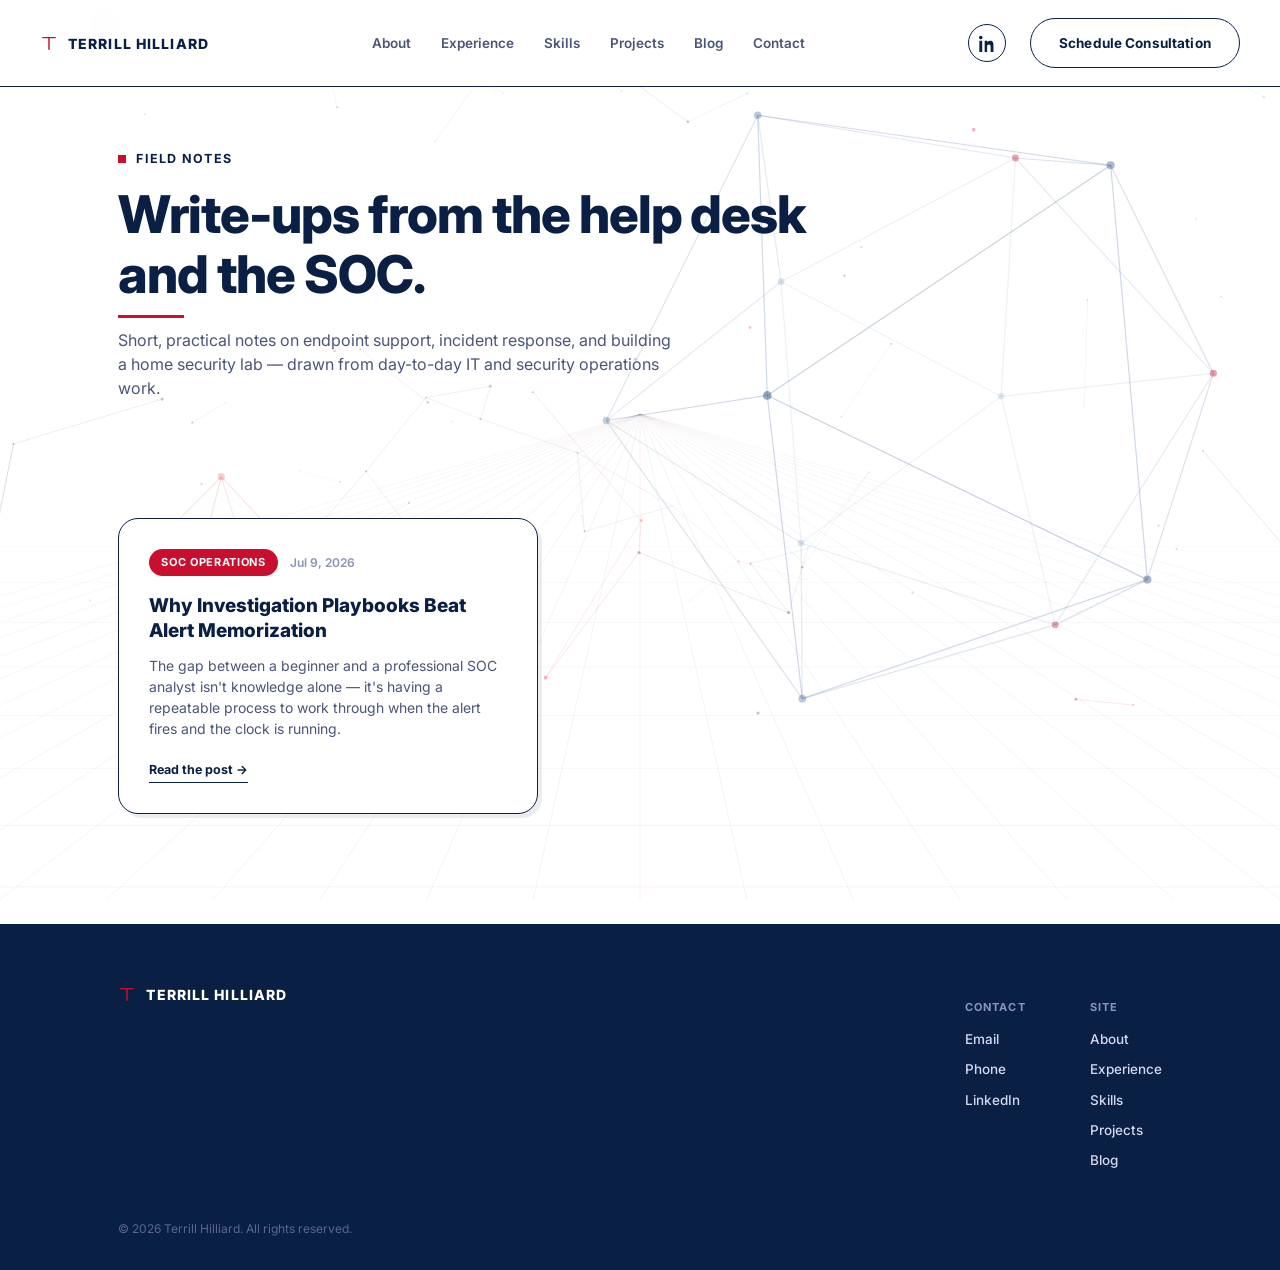
==== commit ecf72e22: "Replace all blog posts with a single new timestamped post Remove the three existing posts (SOC lab c" ====
--- a/blog.html
+++ b/blog.html
@@ -8,7 +8,7 @@
 <link rel="icon" type="image/svg+xml" href="favicon.svg">
 <link rel="apple-touch-icon" href="favicon.svg">
 <link href="https://fonts.googleapis.com/css2?family=Archivo+Black&family=Inter:wght@400;500;600;700;800&display=swap" rel="stylesheet">
-<link rel="stylesheet" href="styles.css?v=20260706f">
+<link rel="stylesheet" href="styles.css?v=20260709a">
 </head>
 <body>
 
@@ -59,33 +59,13 @@
 <section class="section" style="padding-top: 0;">
   <div class="post-grid">
 
-    <a class="glass post-card reveal" href="post-soc-lab-checklist.html">
+    <a class="glass post-card reveal" href="post-soc-investigation-playbooks.html">
       <div class="post-meta">
-        <span class="post-tag">Home Lab</span>
-        <span class="post-date">2026</span>
+        <span class="post-tag">SOC Operations</span>
+        <span class="post-date">Jul 9, 2026</span>
       </div>
-      <h3>Building a Home SOC Lab: A Practical Starting Checklist</h3>
-      <p>What actually matters when you spin up Elastic SIEM and Kali Linux for the first time &mdash; ingestion, detection rules, and avoiding a lab that just sits there looking impressive.</p>
-      <span class="post-read">Read the post &rarr;</span>
-    </a>
-
-    <a class="glass post-card reveal" href="post-incident-response-nist.html">
-      <div class="post-meta">
-        <span class="post-tag">Incident Response</span>
-        <span class="post-date">2026</span>
-      </div>
-      <h3>Incident Response in Practice: Applying NIST 800-61 on the Ground</h3>
-      <p>The four phases of the NIST incident response lifecycle are easy to memorize and hard to run under pressure. Notes on where teams actually lose time.</p>
-      <span class="post-read">Read the post &rarr;</span>
-    </a>
-
-    <a class="glass post-card reveal" href="post-escalation-triage.html">
-      <div class="post-meta">
-        <span class="post-tag">IT Operations</span>
-        <span class="post-date">2026</span>
-      </div>
-      <h3>Tier 2/3 Escalation Triage: A Framework for Prioritizing at Scale</h3>
-      <p>Running escalations for 260+ users means every ticket looks urgent. A simple framework for sorting signal from noise without burning out the queue.</p>
+      <h3>Why Investigation Playbooks Beat Alert Memorization</h3>
+      <p>The gap between a beginner and a professional SOC analyst isn't knowledge alone &mdash; it's having a repeatable process to work through when the alert fires and the clock is running.</p>
       <span class="post-read">Read the post &rarr;</span>
     </a>
 
@@ -118,7 +98,7 @@
   <p class="footer-copy">&copy; 2026 Terrill Hilliard. All rights reserved.</p>
 </footer>
 
-<script src="fx.js?v=20260706f"></script>
-<script src="script.js?v=20260706f"></script>
+<script src="fx.js?v=20260709a"></script>
+<script src="script.js?v=20260709a"></script>
 </body>
 </html>
--- a/styles.css
+++ b/styles.css
@@ -1240,6 +1240,10 @@
   grid-template-columns: repeat(3, 1fr);
   gap: 18px;
 }
+.post-grid > .post-card:only-child{
+  grid-column: 1 / -1;
+  max-width: 420px;
+}
 .post-card{
   padding: 30px;
   display: flex;
@@ -1314,6 +1318,21 @@
   font-size: 17px;
   color: var(--ink-dim);
 }
+.article-meta{
+  display: flex;
+  align-items: center;
+  gap: 10px;
+  margin-top: 22px;
+  font-size: 13px;
+  font-weight: 600;
+  color: var(--ink-faint);
+}
+.article-meta time{ color: var(--ink-dim); }
+.article-meta .dot{
+  width: 4px; height: 4px;
+  border-radius: 50%;
+  background: var(--ink-faint);
+}
 .article-body{
   margin-top: 48px;
   font-size: 16px;
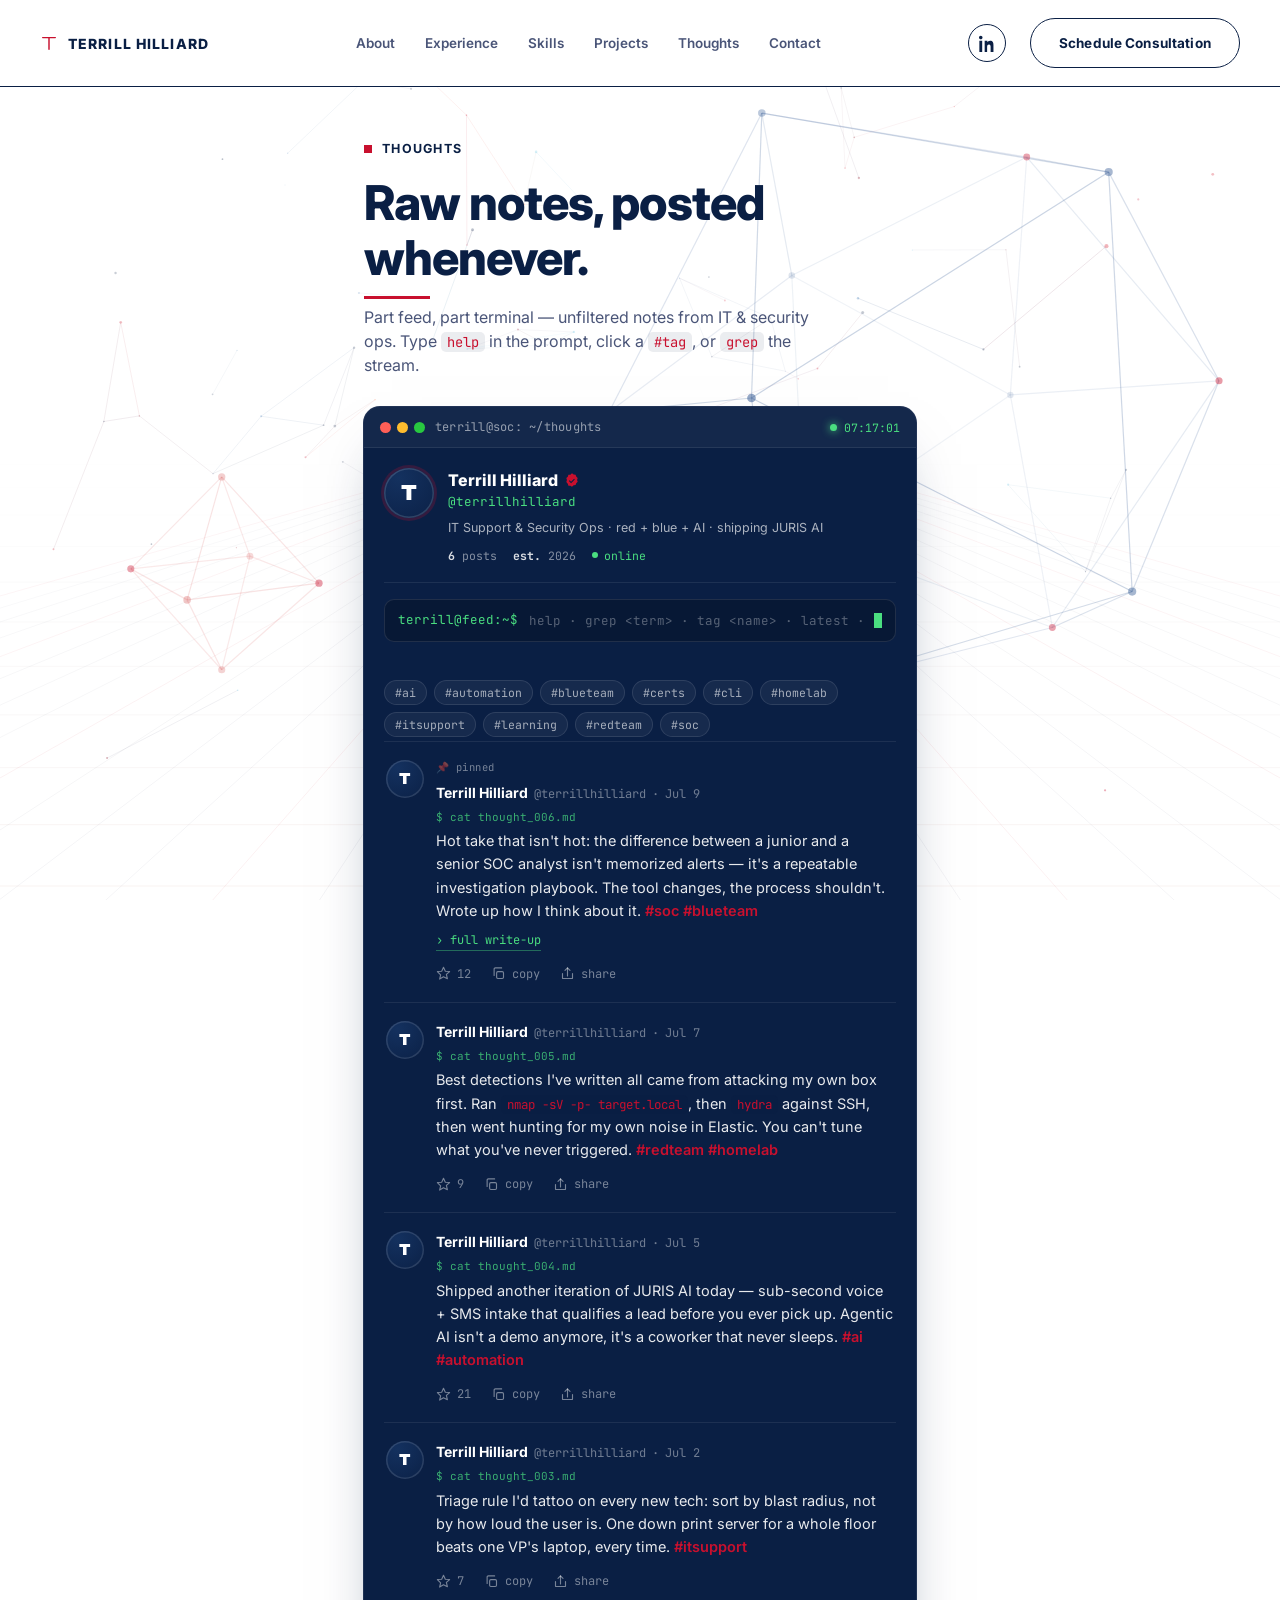
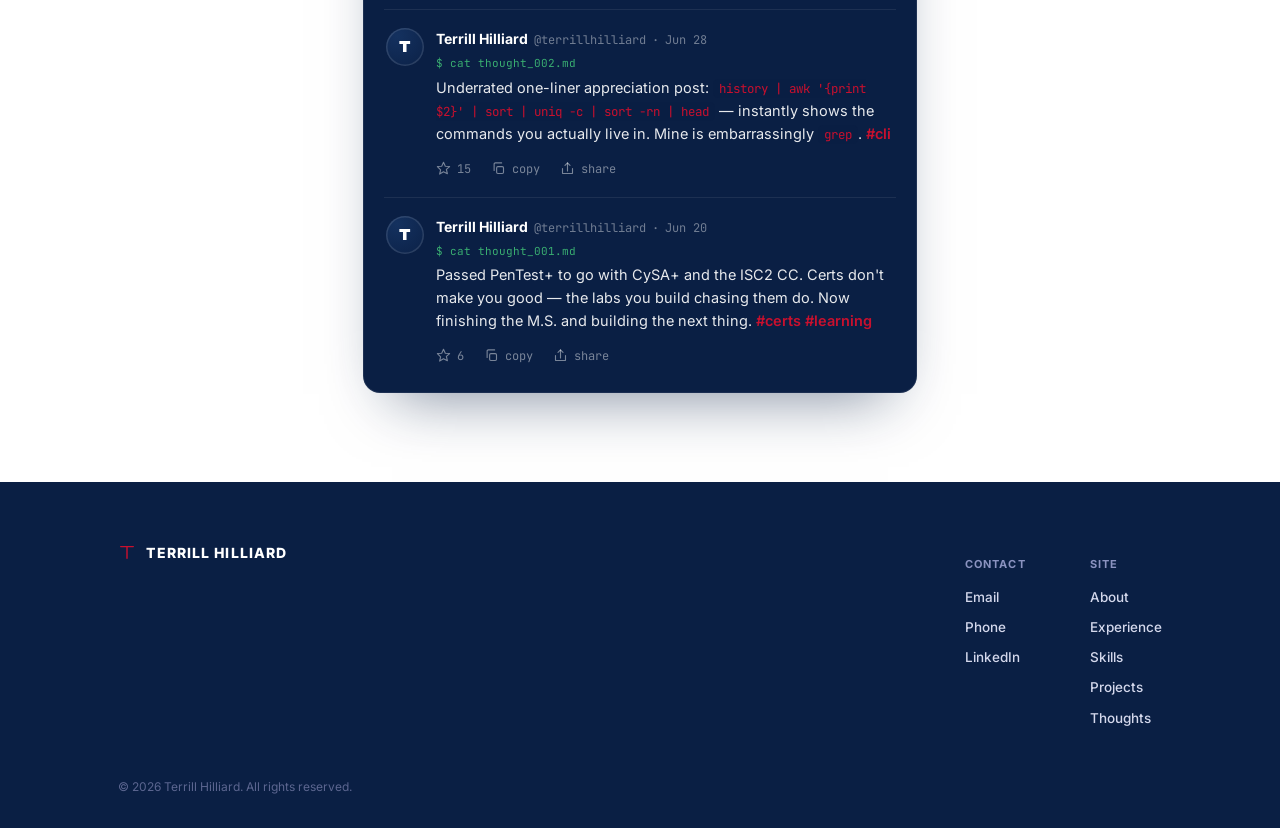
==== commit 98f9c77d: "Reinvent the blog as a terminal-style X/Twitter thoughts feed Replace the article-listing blog with " ====
--- a/blog.html
+++ b/blog.html
@@ -3,12 +3,12 @@
 <head>
 <meta charset="UTF-8">
 <meta name="viewport" content="width=device-width, initial-scale=1.0">
-<title>Blog — Terrill Hilliard</title>
-<meta name="description" content="Field notes on SOC operations, incident response, and IT support from Terrill Hilliard.">
+<title>Thoughts — Terrill Hilliard</title>
+<meta name="description" content="Unfiltered field notes from IT & security operations — a terminal-style thoughts feed from Terrill Hilliard.">
 <link rel="icon" type="image/svg+xml" href="favicon.svg">
 <link rel="apple-touch-icon" href="favicon.svg">
-<link href="https://fonts.googleapis.com/css2?family=Archivo+Black&family=Inter:wght@400;500;600;700;800&display=swap" rel="stylesheet">
-<link rel="stylesheet" href="styles.css?v=20260709a">
+<link href="https://fonts.googleapis.com/css2?family=Archivo+Black&family=Inter:wght@400;500;600;700;800&family=JetBrains+Mono:wght@400;500;600&display=swap" rel="stylesheet">
+<link rel="stylesheet" href="styles.css?v=20260709b">
 </head>
 <body>
 
@@ -26,7 +26,7 @@
       <a href="index.html#experience">Experience</a>
       <a href="index.html#skills">Skills</a>
       <a href="index.html#projects">Projects</a>
-      <a href="blog.html">Blog</a>
+      <a href="blog.html">Thoughts</a>
       <a href="index.html#contact">Contact</a>
     </div>
     <a class="nav-social" href="https://www.linkedin.com/in/terrill-hilliard-a989482b8/" target="_blank" rel="noopener" aria-label="LinkedIn"><svg viewBox="0 0 24 24" aria-hidden="true"><path d="M4.98 3.5C4.98 4.88 3.87 6 2.5 6S0 4.88 0 3.5 1.12 1 2.5 1 4.98 2.12 4.98 3.5zM.5 8h4V24h-4V8zM8 8h3.8v2.2h.05c.53-1 1.83-2.2 3.77-2.2 4.03 0 4.78 2.65 4.78 6.1V24h-4v-6.9c0-1.65-.03-3.77-2.3-3.77-2.3 0-2.65 1.8-2.65 3.65V24H8V8z"/></svg></a>
@@ -40,35 +40,61 @@
     <a href="index.html#experience">Experience</a>
     <a href="index.html#skills">Skills</a>
     <a href="index.html#projects">Projects</a>
-    <a href="blog.html">Blog</a>
+    <a href="blog.html">Thoughts</a>
     <a href="index.html#contact">Contact</a>
     <a href="https://www.linkedin.com/in/terrill-hilliard-a989482b8/" target="_blank" rel="noopener">LinkedIn &#8599;</a>
   </div>
 </header>
 
-<!-- PAGE HEADER -->
-<section class="page-header tick-frame">
-  <span class="tick tick-tl"></span>
-  <span class="tick tick-tr"></span>
-  <p class="section-eyebrow reveal"><span class="sq"></span>Field Notes</p>
-  <h1 class="section-title reveal" style="font-size: clamp(32px, 5vw, 52px);">Write-ups from the help desk and the SOC.</h1>
-  <p class="hero-sub reveal">Short, practical notes on endpoint support, incident response, and building a home security lab &mdash; drawn from day-to-day IT and security operations work.</p>
-</section>
+<!-- THOUGHTS FEED -->
+<section class="feed-page">
+  <div class="feed-head">
+    <p class="section-eyebrow reveal"><span class="sq"></span>Thoughts</p>
+    <h1 class="section-title reveal" style="font-size: clamp(30px, 5vw, 48px);">Raw notes, posted whenever.</h1>
+    <p class="hero-sub reveal">Part feed, part terminal &mdash; unfiltered notes from IT &amp; security ops.
+      Type <code>help</code> in the prompt, click a <code>#tag</code>, or <code>grep</code> the stream.</p>
+  </div>
 
-<!-- POSTS -->
-<section class="section" style="padding-top: 0;">
-  <div class="post-grid">
+  <div class="term-window reveal">
+    <div class="term-bar">
+      <span class="term-dots" aria-hidden="true"><i class="td r"></i><i class="td y"></i><i class="td g"></i></span>
+      <span class="term-path">terrill@soc: ~/thoughts</span>
+      <span class="term-live"><span class="term-live-dot" aria-hidden="true"></span><span id="feedClock">--:--:--</span></span>
+    </div>
 
-    <a class="glass post-card reveal" href="post-soc-investigation-playbooks.html">
-      <div class="post-meta">
-        <span class="post-tag">SOC Operations</span>
-        <span class="post-date">Jul 9, 2026</span>
+    <div class="term-body">
+      <div class="feed-profile">
+        <span class="feed-avatar" aria-hidden="true">T</span>
+        <div class="feed-id">
+          <div class="feed-name">Terrill Hilliard
+            <svg class="feed-check" viewBox="0 0 24 24" aria-label="verified"><path fill="currentColor" d="M12 2l2.4 1.8 3 .2.9 2.9L20.5 9l-.9 2.9.9 2.9-2.2 1.9-.9 2.9-3 .2L12 22l-2.4-1.3-3-.2-.9-2.9L3.5 15l.9-2.9L3.5 9l2.2-1.9.9-2.9 3-.2z"/><path fill="#0a1f44" d="M10.6 14.6l-2.2-2.2-1.1 1.1 3.3 3.3 5.6-5.6-1.1-1.1z"/></svg>
+          </div>
+          <div class="feed-handle">@terrillhilliard</div>
+          <p class="feed-bio">IT Support &amp; Security Ops &middot; red + blue + AI &middot; shipping JURIS AI</p>
+          <div class="feed-stats">
+            <span><b id="feedCount">0</b>&nbsp;posts</span>
+            <span><b>est.</b>&nbsp;2026</span>
+            <span class="feed-online"><i></i>online</span>
+          </div>
+        </div>
       </div>
-      <h3>Why Investigation Playbooks Beat Alert Memorization</h3>
-      <p>The gap between a beginner and a professional SOC analyst isn't knowledge alone &mdash; it's having a repeatable process to work through when the alert fires and the clock is running.</p>
-      <span class="post-read">Read the post &rarr;</span>
-    </a>
 
+      <form class="feed-cmd" id="feedCmd" autocomplete="off" spellcheck="false">
+        <label class="feed-prompt" for="feedCmdInput">terrill@feed:~$</label>
+        <span class="feed-cmd-wrap">
+          <input id="feedCmdInput" class="feed-cmd-input" type="text"
+                 placeholder="help &middot; grep &lt;term&gt; &middot; tag &lt;name&gt; &middot; latest &middot; oldest &middot; clear"
+                 aria-label="Feed command">
+          <span class="feed-caret" aria-hidden="true"></span>
+        </span>
+      </form>
+      <div class="feed-cmd-out" id="feedCmdOut" role="status" aria-live="polite"></div>
+
+      <div class="feed-tags" id="feedTags" aria-label="Filter by tag"></div>
+
+      <div class="feed-list" id="feedList"></div>
+      <div class="feed-empty" id="feedEmpty" hidden>grep: no matching thoughts &mdash; type <code>clear</code> to reset.</div>
+    </div>
   </div>
 </section>
 
@@ -91,14 +117,15 @@
         <a href="index.html#experience">Experience</a>
         <a href="index.html#skills">Skills</a>
         <a href="index.html#projects">Projects</a>
-        <a href="blog.html">Blog</a>
+        <a href="blog.html">Thoughts</a>
       </div>
     </div>
   </div>
   <p class="footer-copy">&copy; 2026 Terrill Hilliard. All rights reserved.</p>
 </footer>
 
-<script src="fx.js?v=20260709a"></script>
-<script src="script.js?v=20260709a"></script>
+<script src="fx.js?v=20260709b"></script>
+<script src="feed.js?v=20260709b"></script>
+<script src="script.js?v=20260709b"></script>
 </body>
 </html>
--- a/styles.css
+++ b/styles.css
@@ -1234,6 +1234,215 @@
 .page-header .section-title{ max-width: 720px; }
 .page-header .hero-sub{ margin-top: 24px; max-width: 560px; }
 
+/* ============================================================
+   Thoughts feed — X-style timeline inside a terminal window
+   ============================================================ */
+.feed-page{
+  position: relative;
+  z-index: 1;
+  max-width: 680px;
+  margin: 0 auto;
+  padding: 140px 5vw 90px;
+}
+.feed-head{ margin-bottom: 30px; }
+.feed-head .hero-sub{ margin-top: 20px; }
+.feed-head code, .feed-item-body code, .feed-empty code{
+  font-family: "JetBrains Mono", ui-monospace, Menlo, Consolas, monospace;
+  font-size: 0.86em;
+  background: rgba(10,31,68,0.08);
+  color: var(--accent);
+  padding: 1px 6px;
+  border-radius: 5px;
+}
+
+/* ---- terminal window shell ---- */
+.term-window{
+  background: var(--ink);
+  border-radius: 16px;
+  overflow: hidden;
+  box-shadow: 0 30px 60px -28px rgba(10,31,68,0.55), 0 0 0 1px rgba(10,31,68,0.9);
+  font-family: "JetBrains Mono", ui-monospace, Menlo, Consolas, monospace;
+}
+.term-bar{
+  display: flex;
+  align-items: center;
+  gap: 10px;
+  padding: 11px 16px;
+  background: rgba(255,255,255,0.04);
+  border-bottom: 1px solid rgba(255,255,255,0.08);
+}
+.term-dots{ display: inline-flex; gap: 6px; }
+.term-dots .td{ width: 11px; height: 11px; border-radius: 50%; display: inline-block; }
+.term-dots .r{ background: #ff5f57; }
+.term-dots .y{ background: #febc2e; }
+.term-dots .g{ background: #28c840; }
+.term-path{
+  font-size: 12px;
+  color: rgba(255,255,255,0.55);
+  letter-spacing: 0.02em;
+}
+.term-live{
+  margin-left: auto;
+  display: inline-flex;
+  align-items: center;
+  gap: 7px;
+  font-size: 11.5px;
+  color: #4ade80;
+  font-variant-numeric: tabular-nums;
+}
+.term-live-dot{
+  width: 7px; height: 7px; border-radius: 50%;
+  background: #4ade80; box-shadow: 0 0 8px #4ade80;
+  animation: feedPulse 2s ease-in-out infinite;
+}
+@keyframes feedPulse{ 0%,100%{ opacity:1; } 50%{ opacity:0.35; } }
+.term-body{ padding: 20px 20px 8px; }
+
+/* ---- profile block ---- */
+.feed-profile{ display: flex; gap: 14px; padding-bottom: 18px; border-bottom: 1px solid rgba(255,255,255,0.08); }
+.feed-avatar{
+  flex-shrink: 0;
+  width: 50px; height: 50px; border-radius: 50%;
+  display: grid; place-items: center;
+  font-family: "Archivo Black", sans-serif;
+  font-size: 22px; color: #fff;
+  background: radial-gradient(120% 120% at 30% 20%, #14315f, var(--ink));
+  box-shadow: inset 0 0 0 1.5px rgba(255,255,255,0.14), 0 0 0 3px rgba(200,16,46,0.22);
+}
+.feed-name{
+  font-family: "Inter", sans-serif;
+  font-weight: 800; font-size: 16px; color: #fff;
+  display: flex; align-items: center; gap: 6px;
+}
+.feed-check{ width: 16px; height: 16px; color: var(--accent); }
+.feed-handle{ font-size: 12.5px; color: #4ade80; margin-top: 1px; }
+.feed-bio{
+  font-family: "Inter", sans-serif;
+  font-size: 12.5px; color: rgba(255,255,255,0.66); margin-top: 7px; line-height: 1.5;
+}
+.feed-stats{ display: flex; flex-wrap: wrap; gap: 16px; margin-top: 9px; font-size: 11.5px; color: rgba(255,255,255,0.5); }
+.feed-stats b{ color: rgba(255,255,255,0.85); }
+.feed-online{ display: inline-flex; align-items: center; gap: 6px; color: #4ade80; }
+.feed-online i{ width: 6px; height: 6px; border-radius: 50%; background: #4ade80; }
+
+/* ---- command prompt ---- */
+.feed-cmd{
+  display: flex; align-items: center; gap: 9px;
+  margin-top: 16px; padding: 11px 13px;
+  background: rgba(0,0,0,0.22);
+  border: 1px solid rgba(255,255,255,0.1);
+  border-radius: 10px;
+}
+.feed-cmd:focus-within{ border-color: rgba(74,222,128,0.5); box-shadow: 0 0 0 3px rgba(74,222,128,0.1); }
+.feed-prompt{ color: #4ade80; font-size: 12.5px; white-space: nowrap; user-select: none; }
+.feed-cmd-wrap{ position: relative; flex: 1; display: flex; align-items: center; }
+.feed-cmd-input{
+  flex: 1; width: 100%;
+  background: none; border: none; outline: none;
+  color: #eaf2ff; font-family: inherit; font-size: 12.5px;
+  caret-color: #4ade80;
+}
+.feed-cmd-input::placeholder{ color: rgba(255,255,255,0.32); }
+.feed-caret{
+  width: 8px; height: 15px; margin-left: 1px; background: #4ade80; flex-shrink: 0;
+  animation: feedCaret 1.05s steps(1) infinite;
+}
+.feed-cmd-wrap.typing .feed-caret, .feed-cmd:focus-within .feed-caret{ display: none; }
+@keyframes feedCaret{ 0%,50%{ opacity:1; } 50.01%,100%{ opacity:0; } }
+.feed-cmd-out{
+  min-height: 16px; margin: 8px 2px 0;
+  font-size: 11.5px; line-height: 1.5; color: rgba(255,255,255,0.6);
+  white-space: pre-wrap;
+}
+.feed-cmd-out.ok{ color: #4ade80; }
+.feed-cmd-out.err{ color: #ff6b7d; }
+
+/* ---- tag chips ---- */
+.feed-tags{ display: flex; flex-wrap: wrap; gap: 7px; margin: 14px 0 4px; }
+.feed-tag{
+  font-family: inherit; font-size: 11.5px; color: rgba(255,255,255,0.62);
+  background: rgba(255,255,255,0.05); border: 1px solid rgba(255,255,255,0.1);
+  padding: 4px 10px; border-radius: 999px; cursor: pointer;
+  transition: color .18s, background .18s, border-color .18s;
+}
+.feed-tag:hover{ color: #fff; border-color: rgba(255,255,255,0.25); }
+.feed-tag.active{ color: #fff; background: var(--accent); border-color: var(--accent); }
+
+/* ---- feed items ---- */
+.feed-list{ margin-top: 4px; }
+.feed-item{
+  display: flex; gap: 12px;
+  padding: 18px 2px;
+  border-top: 1px solid rgba(255,255,255,0.08);
+  animation: feedIn 0.5s ease both;
+}
+@keyframes feedIn{ from{ opacity:0; transform: translateY(10px); } to{ opacity:1; transform:none; } }
+.feed-item-av{
+  flex-shrink: 0; width: 38px; height: 38px; border-radius: 50%;
+  display: grid; place-items: center;
+  font-family: "Archivo Black", sans-serif; font-size: 16px; color: #fff;
+  background: radial-gradient(120% 120% at 30% 20%, #14315f, var(--ink));
+  box-shadow: inset 0 0 0 1.5px rgba(255,255,255,0.12);
+}
+.feed-item-main{ flex: 1; min-width: 0; }
+.feed-pin{ font-size: 10.5px; color: rgba(255,255,255,0.45); margin-bottom: 6px; letter-spacing: 0.04em; }
+.feed-item-head{ display: flex; align-items: baseline; flex-wrap: wrap; gap: 6px; }
+.fi-name{ font-family: "Inter", sans-serif; font-weight: 700; font-size: 14px; color: #fff; }
+.fi-handle, .fi-sep, .fi-time{ font-size: 12px; color: rgba(255,255,255,0.42); }
+.fi-time{ cursor: default; }
+.feed-item-cmd{ font-size: 11px; color: rgba(74,222,128,0.75); margin: 6px 0 4px; }
+.feed-item-cmd::before{ content: ""; }
+.feed-item-body{
+  font-family: "Inter", sans-serif;
+  font-size: 14.5px; line-height: 1.6; color: rgba(255,255,255,0.9);
+  word-wrap: break-word;
+}
+.feed-item-body a{ color: #7fb0ff; text-decoration: underline; text-underline-offset: 2px; }
+.feed-item-body .t-tag{
+  font: inherit; color: var(--accent); background: none; border: none; padding: 0; cursor: pointer;
+  font-weight: 600;
+}
+.feed-item-body .t-tag:hover{ text-decoration: underline; }
+.feed-item-link{
+  display: inline-block; margin-top: 9px;
+  font-family: "JetBrains Mono", monospace; font-size: 12px; color: #4ade80;
+  border-bottom: 1px solid rgba(74,222,128,0.4); padding-bottom: 1px;
+}
+.feed-item-link:hover{ color: #fff; border-color: #fff; }
+
+/* ---- item actions ---- */
+.feed-actions{ display: flex; gap: 20px; margin-top: 13px; }
+.feed-act{
+  display: inline-flex; align-items: center; gap: 6px;
+  background: none; border: none; cursor: pointer; padding: 2px 0;
+  font-family: "JetBrains Mono", monospace; font-size: 12px;
+  color: rgba(255,255,255,0.45); transition: color .18s;
+}
+.feed-act svg{ width: 15px; height: 15px; }
+.feed-act:hover{ color: #fff; }
+.feed-act.star:hover{ color: var(--accent); }
+.feed-act.star.on{ color: var(--accent); }
+.feed-act.star.on svg{ fill: var(--accent); }
+.feed-act.ok{ color: #4ade80; }
+.feed-act.pop svg{ animation: feedPop 0.4s ease; }
+@keyframes feedPop{ 0%{ transform: scale(1); } 40%{ transform: scale(1.4); } 100%{ transform: scale(1); } }
+
+.feed-empty{
+  padding: 26px 4px; text-align: center;
+  font-family: "JetBrains Mono", monospace; font-size: 12.5px; color: rgba(255,255,255,0.5);
+}
+.feed-empty code{ background: rgba(255,255,255,0.08); color: #4ade80; }
+
+@media (prefers-reduced-motion: reduce){
+  .term-live-dot, .feed-caret, .feed-item, .feed-act.pop svg{ animation: none; }
+  .feed-caret{ opacity: 1; }
+}
+@media (max-width: 560px){
+  .feed-page{ padding-top: 120px; }
+  .feed-actions{ gap: 16px; }
+  .term-body{ padding: 16px 14px 6px; }
+}
+
 .post-grid{
   margin-top: 48px;
   display: grid;
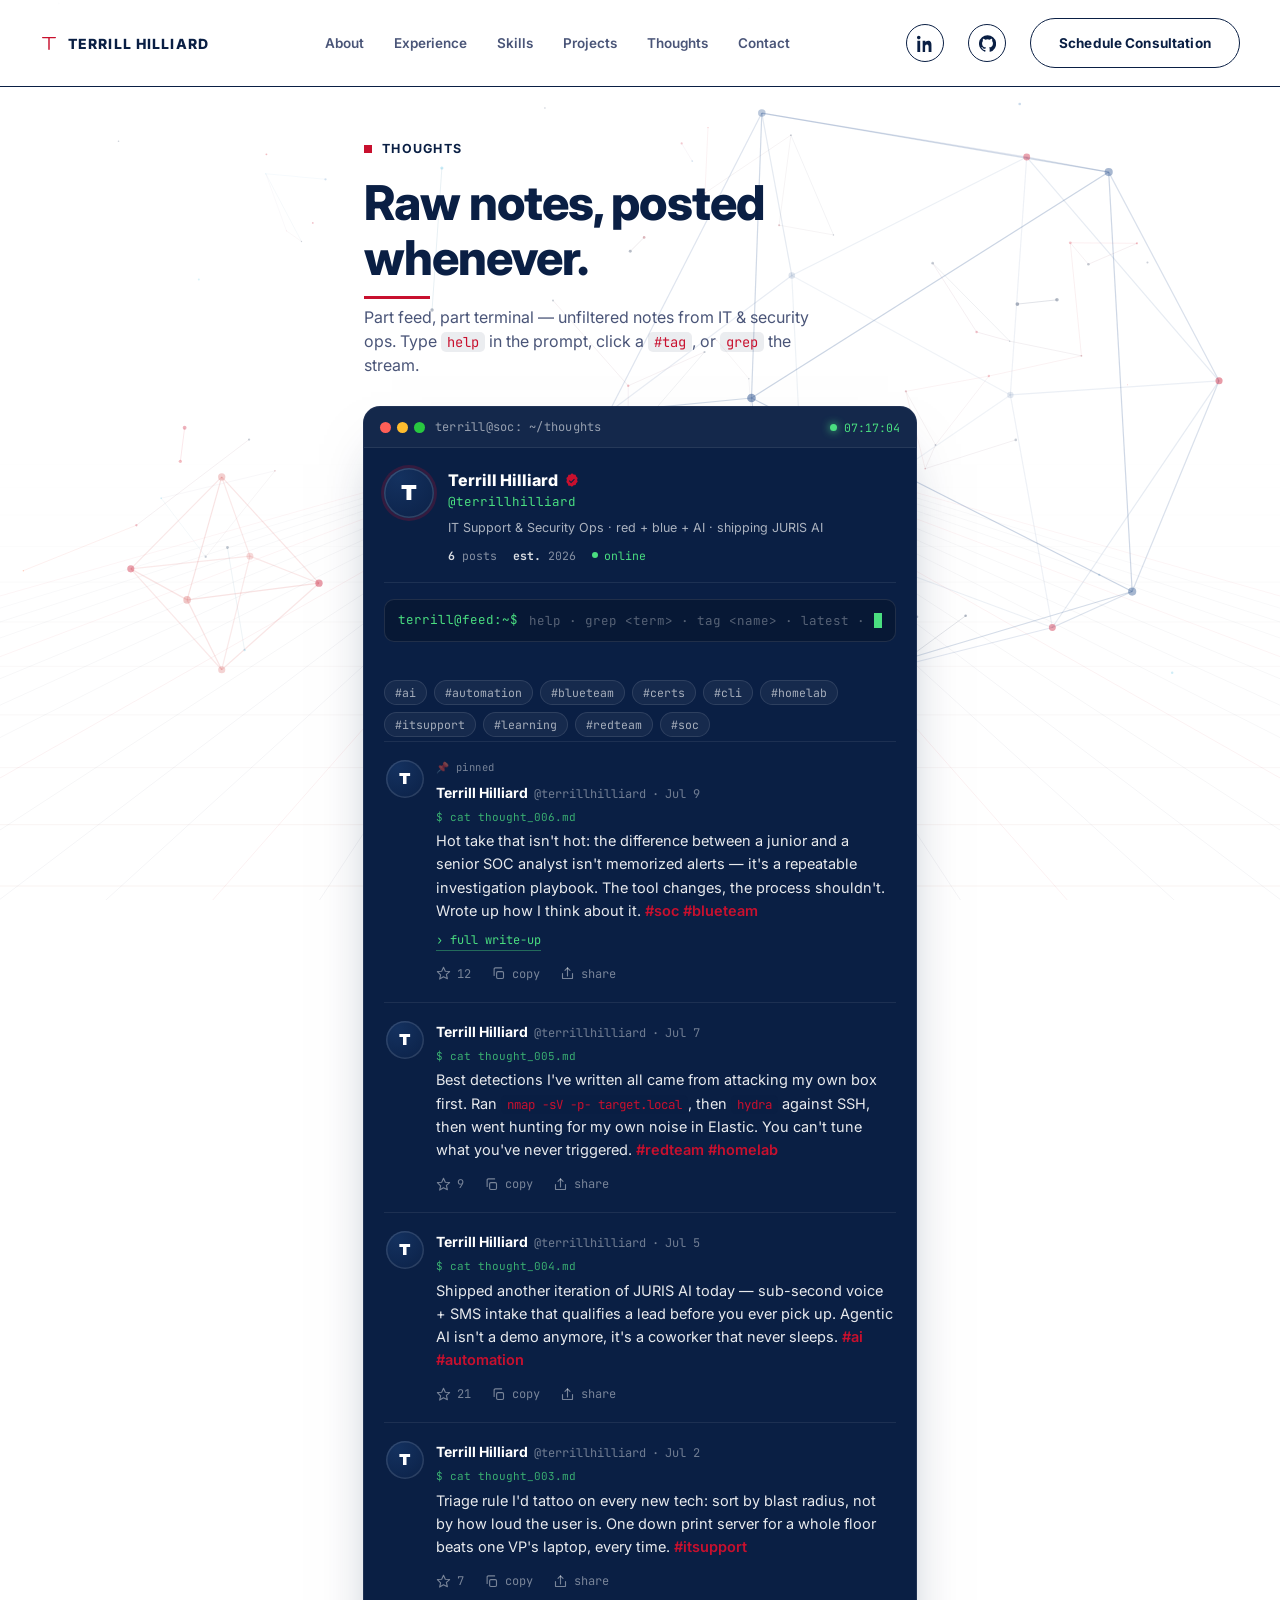
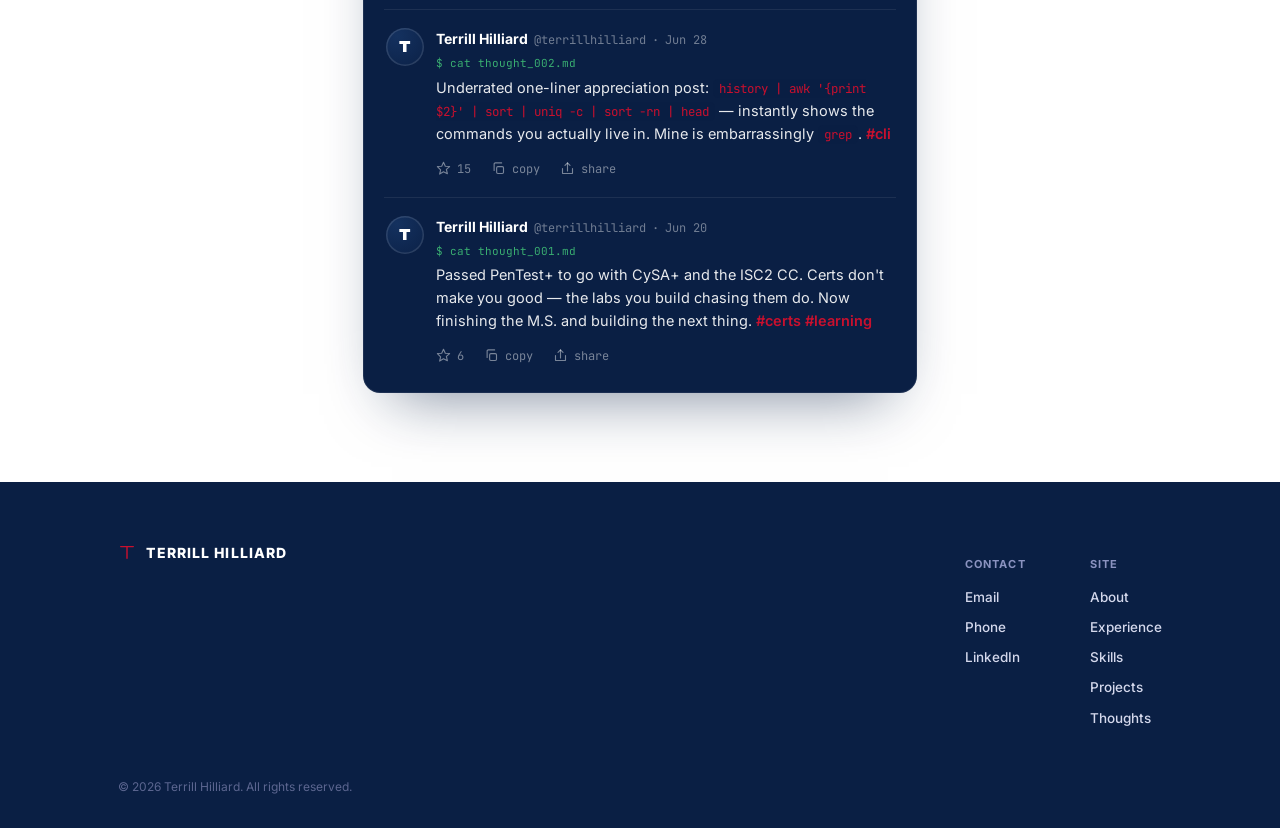
==== commit 615bfc5c: "Add GitHub icon next to LinkedIn in header nav Co-Authored-By: Claude Sonnet 5 <noreply@anthropic.co" ====
--- a/blog.html
+++ b/blog.html
@@ -30,6 +30,7 @@
       <a href="index.html#contact">Contact</a>
     </div>
     <a class="nav-social" href="https://www.linkedin.com/in/terrill-hilliard-a989482b8/" target="_blank" rel="noopener" aria-label="LinkedIn"><svg viewBox="0 0 24 24" aria-hidden="true"><path d="M4.98 3.5C4.98 4.88 3.87 6 2.5 6S0 4.88 0 3.5 1.12 1 2.5 1 4.98 2.12 4.98 3.5zM.5 8h4V24h-4V8zM8 8h3.8v2.2h.05c.53-1 1.83-2.2 3.77-2.2 4.03 0 4.78 2.65 4.78 6.1V24h-4v-6.9c0-1.65-.03-3.77-2.3-3.77-2.3 0-2.65 1.8-2.65 3.65V24H8V8z"/></svg></a>
+    <a class="nav-social" href="https://github.com/terrillhilliard" target="_blank" rel="noopener" aria-label="GitHub"><svg viewBox="0 0 24 24" aria-hidden="true"><path d="M12 .3a12 12 0 0 0-3.79 23.39c.6.11.82-.26.82-.58 0-.28-.01-1.03-.02-2.02-3.34.73-4.04-1.6-4.04-1.6-.55-1.38-1.34-1.75-1.34-1.75-1.09-.75.08-.73.08-.73 1.2.08 1.84 1.24 1.84 1.24 1.07 1.83 2.81 1.3 3.5.99.1-.78.42-1.3.76-1.6-2.66-.3-5.46-1.33-5.46-5.93 0-1.31.47-2.38 1.24-3.22-.12-.3-.54-1.52.12-3.18 0 0 1.01-.32 3.3 1.23a11.5 11.5 0 0 1 6.02 0c2.29-1.55 3.3-1.23 3.3-1.23.66 1.66.24 2.88.12 3.18.77.84 1.23 1.91 1.23 3.22 0 4.61-2.8 5.62-5.47 5.92.43.37.82 1.1.82 2.22 0 1.6-.02 2.89-.02 3.29 0 .32.22.7.83.58A12 12 0 0 0 12 .3Z"/></svg></a>
     <a class="pill-btn nav-cta" href="https://calendly.com/terrillhilliard/30min" target="_blank" rel="noopener">Schedule Consultation</a>
     <button class="nav-toggle" id="navToggle" aria-label="Toggle menu">
       <span></span><span></span><span></span>
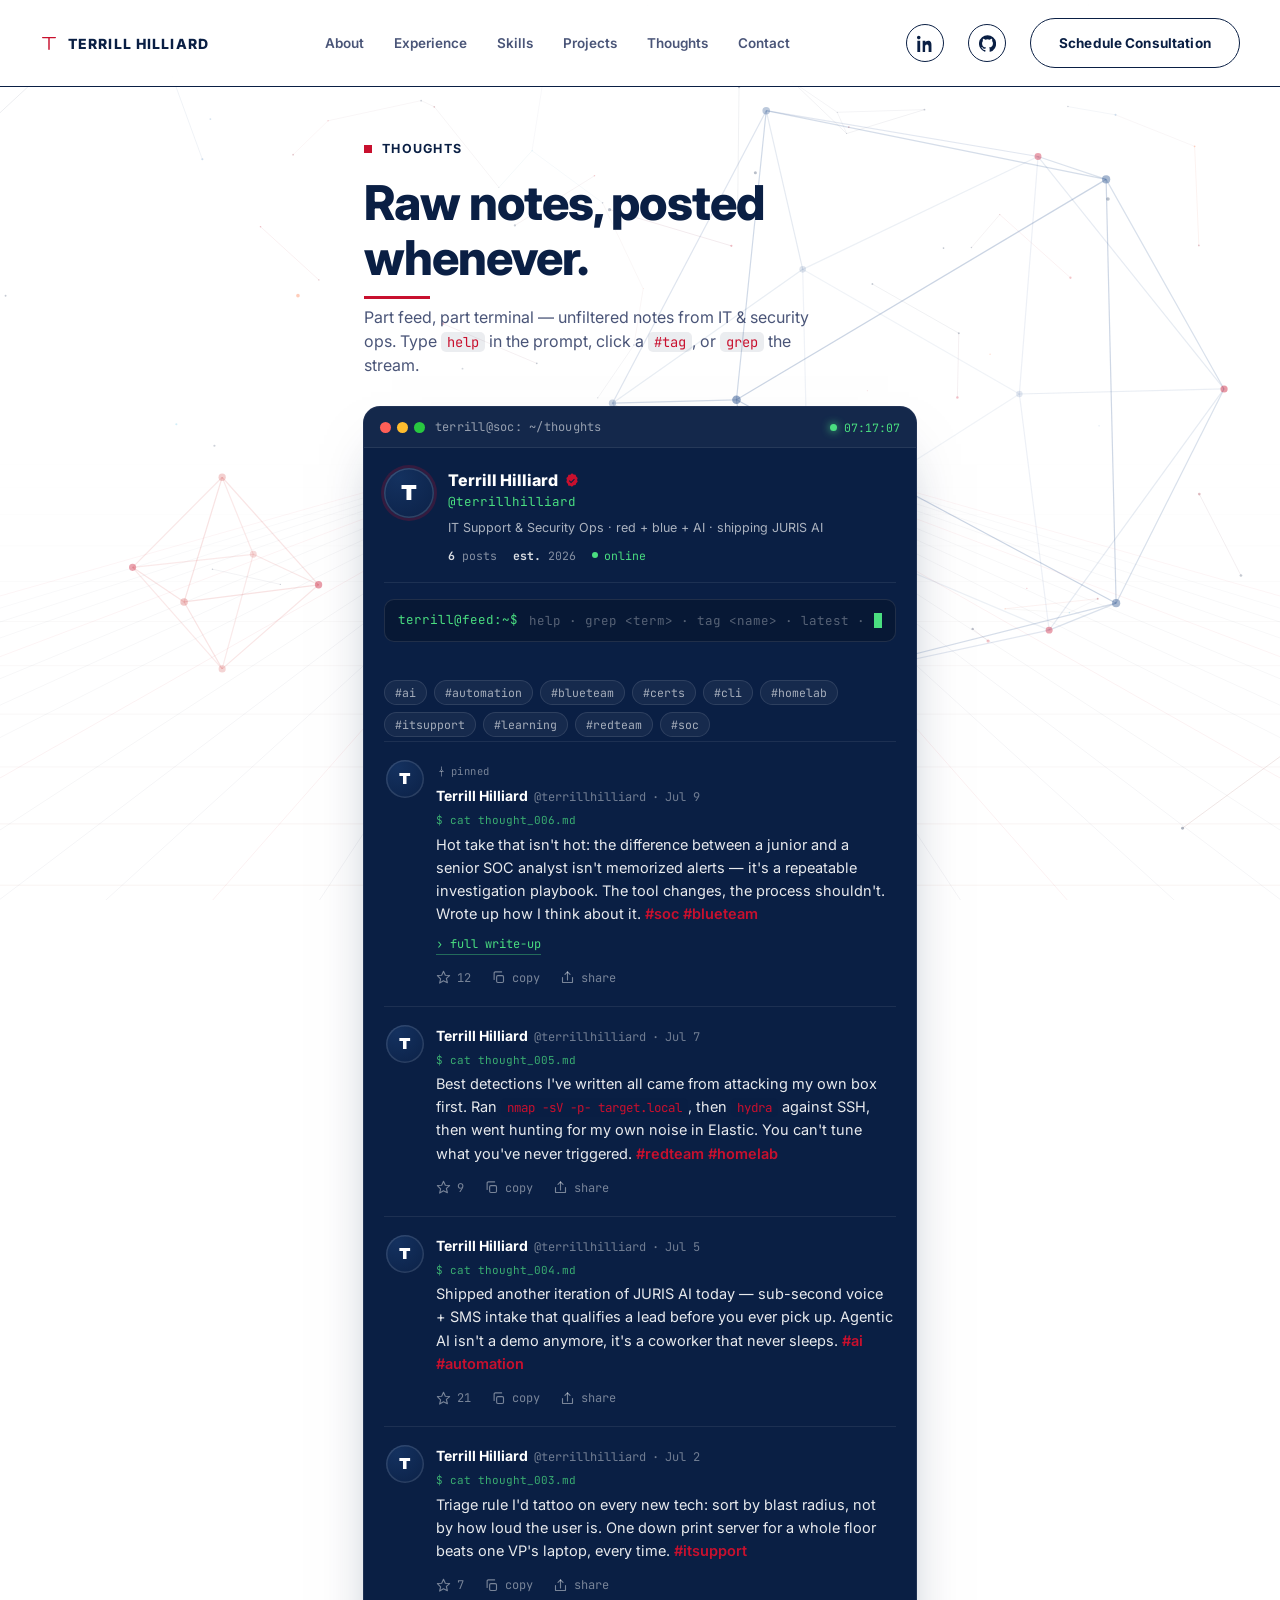
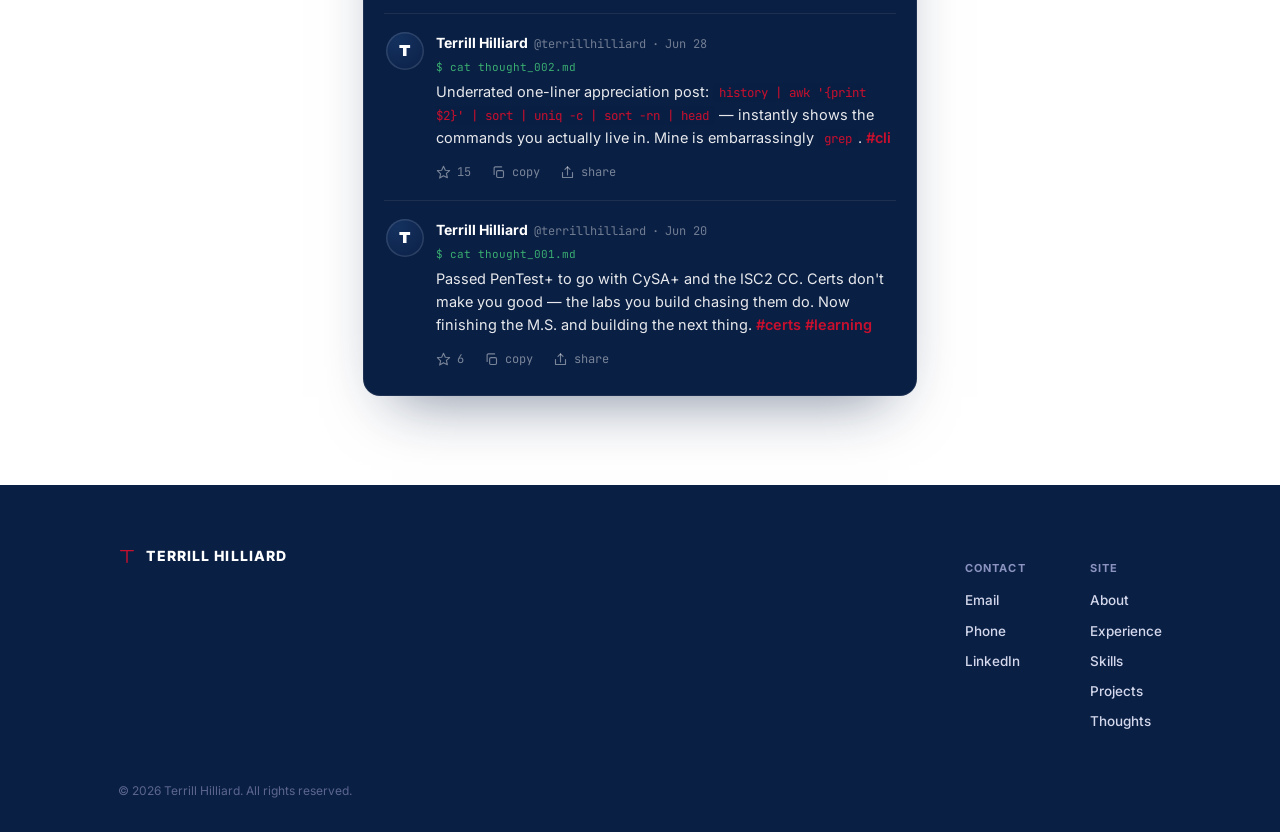
==== commit e11876d9: "Replace decorative emoji with line-art SVG icons for a more professional look Pin badge and the AI m" ====
--- a/blog.html
+++ b/blog.html
@@ -8,7 +8,7 @@
 <link rel="icon" type="image/svg+xml" href="favicon.svg">
 <link rel="apple-touch-icon" href="favicon.svg">
 <link href="https://fonts.googleapis.com/css2?family=Archivo+Black&family=Inter:wght@400;500;600;700;800&family=JetBrains+Mono:wght@400;500;600&display=swap" rel="stylesheet">
-<link rel="stylesheet" href="styles.css?v=20260709b">
+<link rel="stylesheet" href="styles.css?v=20260714">
 </head>
 <body>
 
@@ -125,8 +125,8 @@
   <p class="footer-copy">&copy; 2026 Terrill Hilliard. All rights reserved.</p>
 </footer>
 
-<script src="fx.js?v=20260709b"></script>
-<script src="feed.js?v=20260709b"></script>
-<script src="script.js?v=20260709b"></script>
+<script src="fx.js?v=20260714"></script>
+<script src="feed.js?v=20260714"></script>
+<script src="script.js?v=20260714"></script>
 </body>
 </html>
--- a/styles.css
+++ b/styles.css
@@ -98,11 +98,12 @@
   bottom: 96px;
   z-index: 215;
   width: min(196px, calc(100vw - 40px));
-  background: var(--accent);
-  color: #fff;
+  background: #fff;
+  color: var(--ink);
+  border: 1.5px solid var(--ink);
   border-radius: 12px;
   padding: 10px 24px 11px 13px;
-  box-shadow: 0 16px 34px -14px rgba(200,16,46,0.55);
+  box-shadow: 0 16px 34px -14px rgba(10,31,68,0.3);
   opacity: 0;
   transform: translateY(14px) scale(0.96);
   transform-origin: bottom right;
@@ -147,7 +148,9 @@
   right: 26px;
   bottom: -8px;
   width: 16px; height: 16px;
-  background: var(--accent);
+  background: #fff;
+  border-right: 1.5px solid var(--ink);
+  border-bottom: 1.5px solid var(--ink);
   transform: rotate(45deg);
   border-radius: 3px;
 }
@@ -156,30 +159,31 @@
   top: 3px; right: 6px;
   background: none;
   border: none;
-  color: rgba(255,255,255,0.7);
+  color: rgba(10,31,68,0.55);
   font-size: 16px;
   line-height: 1;
   cursor: pointer;
   padding: 4px;
 }
-.ai-callout-x:hover{ color: #fff; }
-.ai-callout-wave{ font-size: 12.5px; }
+.ai-callout-x:hover{ color: var(--ink); }
+.ai-callout-wave{ display: inline-flex; vertical-align: -2px; color: var(--accent); }
+.ai-callout-wave svg{ width: 13px; height: 13px; }
 .ai-callout-body{
   margin: 0;
   font-size: 11.5px;
   line-height: 1.45;
-  color: #fff;
-}
-.ai-callout-body strong{ color: #fff; font-weight: 700; }
+  color: var(--ink);
+}
+.ai-callout-body strong{ color: var(--ink); font-weight: 700; }
 .ai-callout-credit{
   margin-top: 12px;
   padding-top: 11px;
-  border-top: 1px solid rgba(255,255,255,0.22);
+  border-top: 1px solid rgba(10,31,68,0.18);
   font-size: 11.5px;
   line-height: 1.45;
-  color: rgba(255,255,255,0.82);
-}
-.ai-callout-credit strong{ color: #fff; font-weight: 800; }
+  color: rgba(10,31,68,0.72);
+}
+.ai-callout-credit strong{ color: var(--ink); font-weight: 800; }
 @media (prefers-reduced-motion: reduce){
   .ai-callout{ transition: none; }
   .ai-panel-toggle svg{ transition: none; }
@@ -1007,8 +1011,103 @@
   justify-content: center;
   margin-top: 36px;
 }
-.contact-links .pill-btn{ background: #fff; border-color: var(--ink); color: var(--ink); }
-.contact-links .pill-btn:hover{ background: var(--ink); color: #fff; }
+.contact-panel .pill-btn{ background: #fff; border-color: var(--ink); color: var(--ink); }
+.contact-panel .pill-btn:hover{ background: var(--ink); color: #fff; }
+.contact-panel .pill-btn.primary{ background: var(--ink); color: #fff; border-color: var(--ink); }
+.contact-panel .pill-btn.primary:hover{ background: #fff; color: var(--ink); }
+
+.contact-divider{
+  display: flex;
+  align-items: center;
+  width: 100%;
+  max-width: 460px;
+  margin: 40px 0 30px;
+  color: #fff;
+}
+.contact-divider::before,
+.contact-divider::after{
+  content: "";
+  flex: 1;
+  height: 1px;
+  background: rgba(255,255,255,0.3);
+}
+.contact-divider span{
+  padding: 0 14px;
+  font-size: 12px;
+  font-weight: 700;
+  text-transform: uppercase;
+  letter-spacing: 0.06em;
+  opacity: 0.85;
+  white-space: nowrap;
+}
+
+.contact-form{
+  width: 100%;
+  max-width: 460px;
+  display: flex;
+  flex-direction: column;
+  gap: 16px;
+  text-align: left;
+}
+.form-row{
+  display: grid;
+  grid-template-columns: 1fr 1fr;
+  gap: 16px;
+}
+.form-field{
+  display: flex;
+  flex-direction: column;
+  gap: 6px;
+}
+.form-field label{
+  font-size: 12px;
+  font-weight: 700;
+  color: #fff;
+  text-transform: uppercase;
+  letter-spacing: 0.03em;
+}
+.form-field label .optional{
+  font-weight: 500;
+  text-transform: none;
+  letter-spacing: normal;
+  opacity: 0.75;
+}
+.form-field input,
+.form-field textarea{
+  width: 100%;
+  padding: 12px 14px;
+  border-radius: var(--radius-md);
+  border: 1.5px solid var(--ink);
+  background: #fff;
+  color: var(--ink);
+  font-family: inherit;
+  font-size: 14px;
+  transition: box-shadow 0.2s ease, transform 0.2s ease, border-color 0.2s ease;
+}
+.form-field textarea{ resize: vertical; min-height: 90px; }
+.form-field input:hover,
+.form-field textarea:hover{ transform: translateY(-1px); }
+.form-field input:focus,
+.form-field textarea:focus{
+  outline: none;
+  border-color: var(--ink);
+  box-shadow: 0 0 0 4px rgba(255,255,255,0.35);
+  transform: translateY(-1px);
+}
+.form-field input:invalid:not(:placeholder-shown){ border-color: #ffb4bf; }
+.form-submit{
+  align-self: center;
+  margin-top: 6px;
+  cursor: pointer;
+}
+.form-status{
+  min-height: 18px;
+  text-align: center;
+  font-size: 12.5px;
+  font-weight: 600;
+  color: #fff;
+  opacity: 0.92;
+}
 
 /* Footer */
 .footer{
@@ -1163,16 +1262,35 @@
 .js-tilt.tilting::after{ opacity: 1; }
 
 /* ---------- Tactile CTAs ---------- */
-.pill-btn{ will-change: transform; }
+.pill-btn{
+  position: relative;
+  overflow: hidden;
+  isolation: isolate;
+  will-change: transform;
+  transition: transform 0.25s cubic-bezier(0.22,1,0.36,1), background 0.2s ease, box-shadow 0.25s ease, color 0.2s ease;
+}
+.pill-btn::before{
+  content: "";
+  position: absolute;
+  top: 0; left: -60%;
+  width: 40%; height: 100%;
+  background: linear-gradient(115deg, transparent, rgba(255,255,255,0.55), transparent);
+  transform: skewX(-18deg);
+  transition: left 0.6s cubic-bezier(0.22,1,0.36,1);
+  pointer-events: none;
+  z-index: 1;
+}
+.pill-btn > *{ position: relative; z-index: 2; }
+.pill-btn:hover::before{ left: 130%; }
 .pill-btn:hover{
-  transform: translateY(-2px);
-  box-shadow: 0 10px 24px -10px rgba(10,31,68,0.4);
+  transform: translateY(-3px) scale(1.035);
+  box-shadow: 0 14px 28px -10px rgba(10,31,68,0.45);
 }
 .pill-btn.primary:hover{
-  box-shadow: 0 12px 28px -8px rgba(200,16,46,0.5);
+  box-shadow: 0 16px 32px -8px rgba(200,16,46,0.55);
 }
 .pill-btn:active{
-  transform: translateY(1px);
+  transform: translateY(1px) scale(0.985);
   box-shadow: 0 3px 8px -5px rgba(10,31,68,0.35);
   transition-duration: 0.06s;
 }
@@ -1180,6 +1298,21 @@
   outline: 2px solid var(--accent);
   outline-offset: 3px;
 }
+
+/* ---------- Other interactive controls: consistent lift + scale ---------- */
+.nav-social,
+.ai-panel-toggle,
+.logo-arrows button,
+.hud-tick{
+  transition: transform 0.25s cubic-bezier(0.22,1,0.36,1), background 0.2s ease, color 0.2s ease, border-color 0.2s ease, box-shadow 0.2s ease;
+}
+.nav-social:hover{ transform: translateY(-2px) scale(1.1); }
+.nav-social:active{ transform: translateY(0) scale(0.95); }
+.ai-panel-toggle:hover{ transform: translateY(-2px) scale(1.1); }
+.logo-arrows button:hover{ transform: scale(1.12); box-shadow: 0 8px 18px -8px rgba(10,31,68,0.4); }
+.logo-arrows button:active{ transform: scale(0.94); }
+.hud-tick:hover{ transform: scaleY(1.8); }
+.hud-tick.is-active:hover{ transform: scaleY(1.4); }
 
 /* ---------- Reduced motion ---------- */
 @media (prefers-reduced-motion: reduce){
@@ -1190,8 +1323,10 @@
   }
   .shape::before{ animation: none; }
   .scroll-cue span{ animation: none; }
-  .pill-btn, .js-tilt{ transition: none; }
-  .pill-btn:hover{ transform: none; }
+  .pill-btn, .js-tilt, .nav-social, .ai-panel-toggle, .logo-arrows button, .hud-tick{ transition: none; }
+  .pill-btn:hover, .nav-social:hover, .ai-panel-toggle:hover, .logo-arrows button:hover, .hud-tick:hover{ transform: none; }
+  .pill-btn::before{ transition: none; }
+  .pill-btn:hover::before{ left: -60%; }
   .section-title::after{ transition: none; transform: scaleX(1); }
   .hud-dot{ animation: none; }
   .hud-slide{ transition: none; }
@@ -1221,6 +1356,7 @@
   .section{ padding: 90px 5vw; }
   .hero{ padding: 130px 5vw 0; }
   .stat-cards{ grid-template-columns: repeat(2,1fr); }
+  .form-row{ grid-template-columns: 1fr; }
 }
 
 /* ---------- Blog listing ---------- */
@@ -1385,7 +1521,8 @@
   box-shadow: inset 0 0 0 1.5px rgba(255,255,255,0.12);
 }
 .feed-item-main{ flex: 1; min-width: 0; }
-.feed-pin{ font-size: 10.5px; color: rgba(255,255,255,0.45); margin-bottom: 6px; letter-spacing: 0.04em; }
+.feed-pin{ display: inline-flex; align-items: center; gap: 4px; font-size: 10.5px; color: rgba(255,255,255,0.45); margin-bottom: 6px; letter-spacing: 0.04em; }
+.feed-pin svg{ width: 11px; height: 11px; }
 .feed-item-head{ display: flex; align-items: baseline; flex-wrap: wrap; gap: 6px; }
 .fi-name{ font-family: "Inter", sans-serif; font-weight: 700; font-size: 14px; color: #fff; }
 .fi-handle, .fi-sep, .fi-time{ font-size: 12px; color: rgba(255,255,255,0.42); }
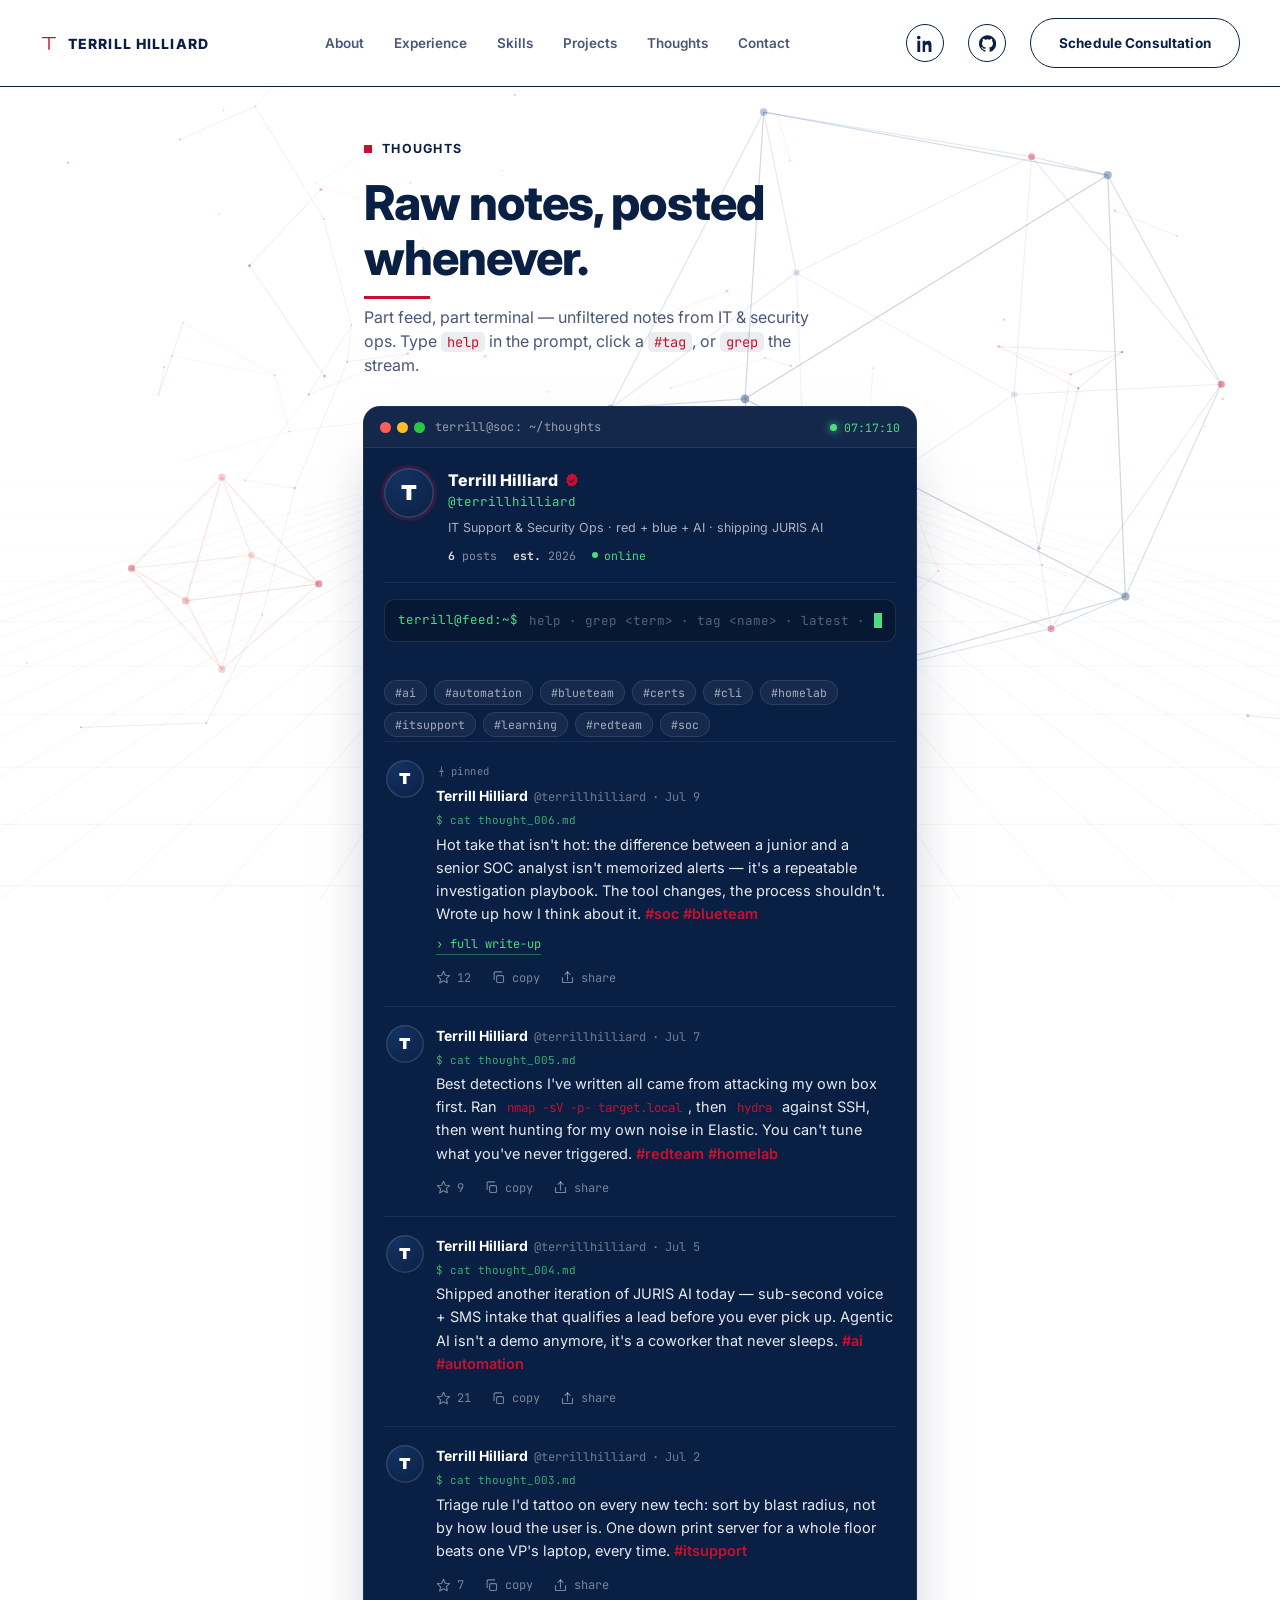
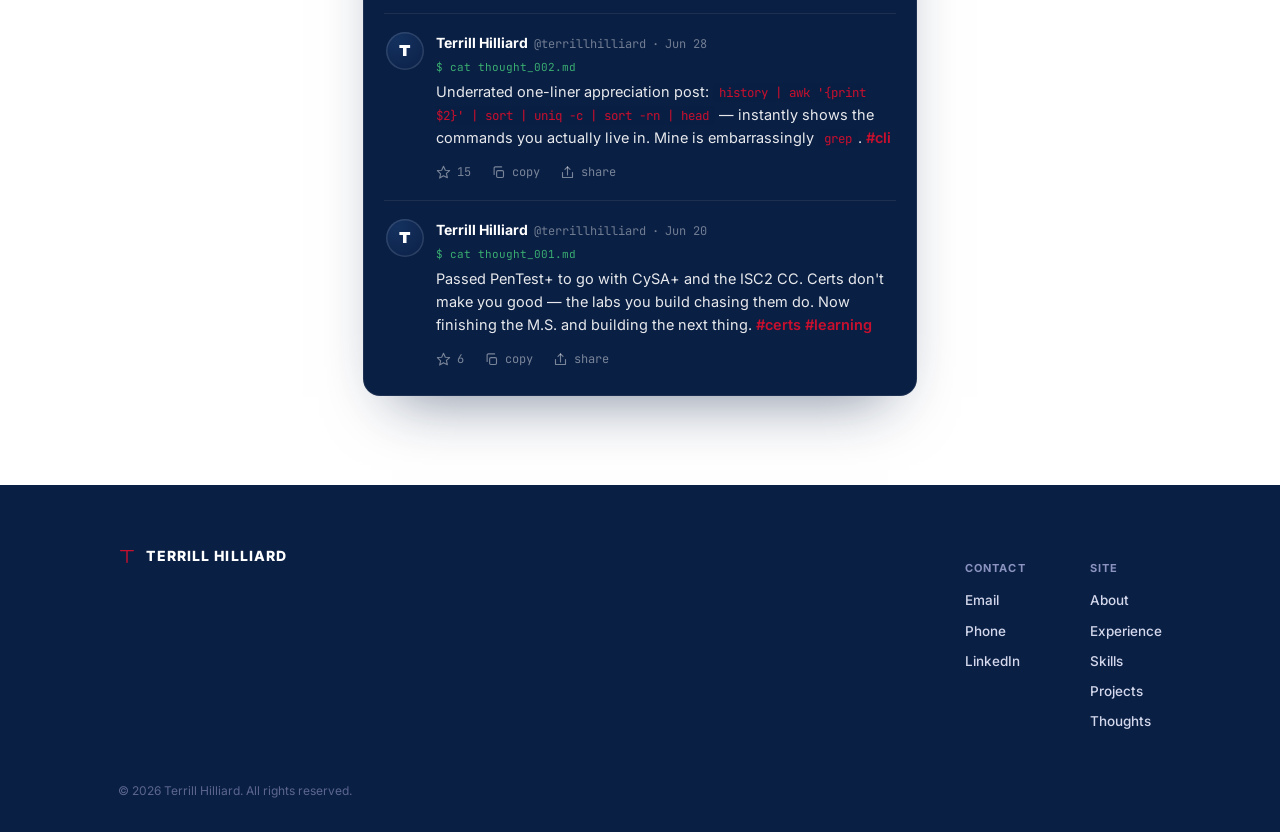
==== commit 4eafc3d9: "Add AI web apps portfolio slider to Projects section Clones the drag-to-scroll gallery from jurisai." ====
--- a/blog.html
+++ b/blog.html
@@ -8,7 +8,7 @@
 <link rel="icon" type="image/svg+xml" href="favicon.svg">
 <link rel="apple-touch-icon" href="favicon.svg">
 <link href="https://fonts.googleapis.com/css2?family=Archivo+Black&family=Inter:wght@400;500;600;700;800&family=JetBrains+Mono:wght@400;500;600&display=swap" rel="stylesheet">
-<link rel="stylesheet" href="styles.css?v=20260714">
+<link rel="stylesheet" href="styles.css?v=20260715">
 </head>
 <body>
 
@@ -125,8 +125,8 @@
   <p class="footer-copy">&copy; 2026 Terrill Hilliard. All rights reserved.</p>
 </footer>
 
-<script src="fx.js?v=20260714"></script>
-<script src="feed.js?v=20260714"></script>
-<script src="script.js?v=20260714"></script>
+<script src="fx.js?v=20260715"></script>
+<script src="feed.js?v=20260715"></script>
+<script src="script.js?v=20260715"></script>
 </body>
 </html>
--- a/styles.css
+++ b/styles.css
@@ -940,6 +940,143 @@
 }
 .project-disclaimer strong{ color: var(--ink); font-weight: 700; }
 
+/* Portfolio slider — AI web apps built through JURIS AI */
+.portfolio-block{ margin-top: 56px; }
+.portfolio-block-head{
+  display: flex;
+  align-items: flex-end;
+  justify-content: space-between;
+  gap: 24px;
+  flex-wrap: wrap;
+}
+.portfolio-block-title{
+  font-size: clamp(22px, 3vw, 28px);
+  font-weight: 800;
+  letter-spacing: -0.01em;
+  margin-top: 2px;
+}
+.portfolio-block-copy{
+  margin-top: 10px;
+  max-width: 460px;
+  font-size: 14px;
+  line-height: 1.6;
+  color: var(--ink-dim);
+}
+.portfolio-nav-group{ display: flex; gap: 10px; flex-shrink: 0; }
+.portfolio-nav{
+  width: 42px; height: 42px;
+  border-radius: 50%;
+  display: flex;
+  align-items: center;
+  justify-content: center;
+  border: 1.5px solid var(--ink);
+  background: #fff;
+  color: var(--ink);
+  cursor: pointer;
+  transition: background 0.2s ease, color 0.2s ease, transform 0.2s ease, opacity 0.2s ease;
+}
+.portfolio-nav svg{ width: 18px; height: 18px; }
+.portfolio-nav:hover:not(:disabled){ background: var(--ink); color: #fff; transform: translateY(-2px); }
+.portfolio-nav:active:not(:disabled){ transform: translateY(0); }
+.portfolio-nav:disabled{ opacity: 0.32; cursor: default; }
+
+.portfolio-track{
+  margin-top: 28px;
+  display: flex;
+  gap: 20px;
+  overflow-x: auto;
+  scroll-snap-type: x mandatory;
+  scrollbar-width: none;
+  padding: 6px 2px 14px;
+  cursor: grab;
+}
+.portfolio-track::-webkit-scrollbar{ display: none; }
+.portfolio-track.dragging{ cursor: grabbing; scroll-snap-type: none; }
+.portfolio-track.dragging img{ pointer-events: none; }
+
+.portfolio-card{
+  flex: 0 0 auto;
+  width: min(84vw, 360px);
+  scroll-snap-align: start;
+  text-decoration: none;
+  background: #fff;
+  border: 1.5px solid var(--ink);
+  border-radius: var(--radius-lg);
+  overflow: hidden;
+  box-shadow: 4px 4px 0 rgba(10,31,68,0.08);
+  transition: transform 0.28s cubic-bezier(0.2,0.8,0.2,1), box-shadow 0.28s ease, border-color 0.28s ease;
+}
+.portfolio-card:hover{
+  transform: translateY(-6px);
+  border-color: var(--pf-accent, var(--accent));
+  box-shadow: 0 20px 40px -20px rgba(10,31,68,0.35), 6px 6px 0 var(--pf-accent, var(--accent));
+}
+.portfolio-chrome{
+  display: flex;
+  align-items: center;
+  gap: 6px;
+  padding: 10px 14px;
+  background: var(--bg-alt);
+  border-bottom: 1.5px solid var(--line);
+}
+.portfolio-dot{ width: 9px; height: 9px; border-radius: 50%; flex-shrink: 0; }
+.portfolio-dot:nth-child(1){ background: #ff5f57; }
+.portfolio-dot:nth-child(2){ background: #febc2e; }
+.portfolio-dot:nth-child(3){ background: #28c840; }
+.portfolio-shot{ position: relative; aspect-ratio: 16 / 10; overflow: hidden; background: var(--bg-alt); }
+.portfolio-shot img{
+  width: 100%; height: 100%;
+  object-fit: cover;
+  object-position: center top;
+  display: block;
+  user-select: none;
+  transition: transform 0.5s cubic-bezier(0.2,0.8,0.2,1);
+}
+.portfolio-card:hover .portfolio-shot img{ transform: scale(1.05); }
+.portfolio-view{
+  position: absolute;
+  left: 50%;
+  bottom: 14px;
+  transform: translate(-50%, 12px);
+  display: inline-flex;
+  align-items: center;
+  gap: 6px;
+  padding: 9px 16px;
+  border-radius: var(--radius-sm);
+  font-size: 12px;
+  font-weight: 700;
+  color: #fff;
+  background: var(--pf-accent, var(--accent));
+  box-shadow: 0 12px 26px -8px rgba(10,31,68,0.5);
+  opacity: 0;
+  transition: opacity 0.25s ease, transform 0.25s ease;
+  white-space: nowrap;
+}
+.portfolio-view svg{ width: 13px; height: 13px; }
+.portfolio-card:hover .portfolio-view{ opacity: 1; transform: translate(-50%, 0); }
+.portfolio-meta{ padding: 16px 18px 20px; }
+.portfolio-meta-top{ display: flex; align-items: center; justify-content: space-between; gap: 10px; margin-bottom: 8px; }
+.portfolio-chip{
+  font-family: "JetBrains Mono", monospace;
+  font-size: 10px;
+  font-weight: 700;
+  letter-spacing: 0.06em;
+  text-transform: uppercase;
+  color: var(--pf-accent, var(--accent));
+  background: rgba(var(--pf-accent-rgb, 200,16,46), 0.12);
+  border: 1px solid rgba(var(--pf-accent-rgb, 200,16,46), 0.35);
+  padding: 3px 10px;
+  border-radius: var(--radius-sm);
+}
+.portfolio-arrow{ width: 16px; height: 16px; color: var(--ink-faint); transition: transform 0.25s ease, color 0.25s ease; }
+.portfolio-card:hover .portfolio-arrow{ color: var(--pf-accent, var(--accent)); transform: translate(2px,-2px); }
+.portfolio-meta h4{ margin-top: 2px; font-size: 16px; font-weight: 800; color: var(--ink); }
+.portfolio-meta p{ margin-top: 6px; font-size: 13px; line-height: 1.55; color: var(--ink-dim); }
+
+@media (max-width: 560px){
+  .portfolio-block-head{ align-items: flex-start; }
+}
+
 @media (max-width: 780px){
   .project-card{ grid-template-columns: 1fr; gap: 20px; }
 }
